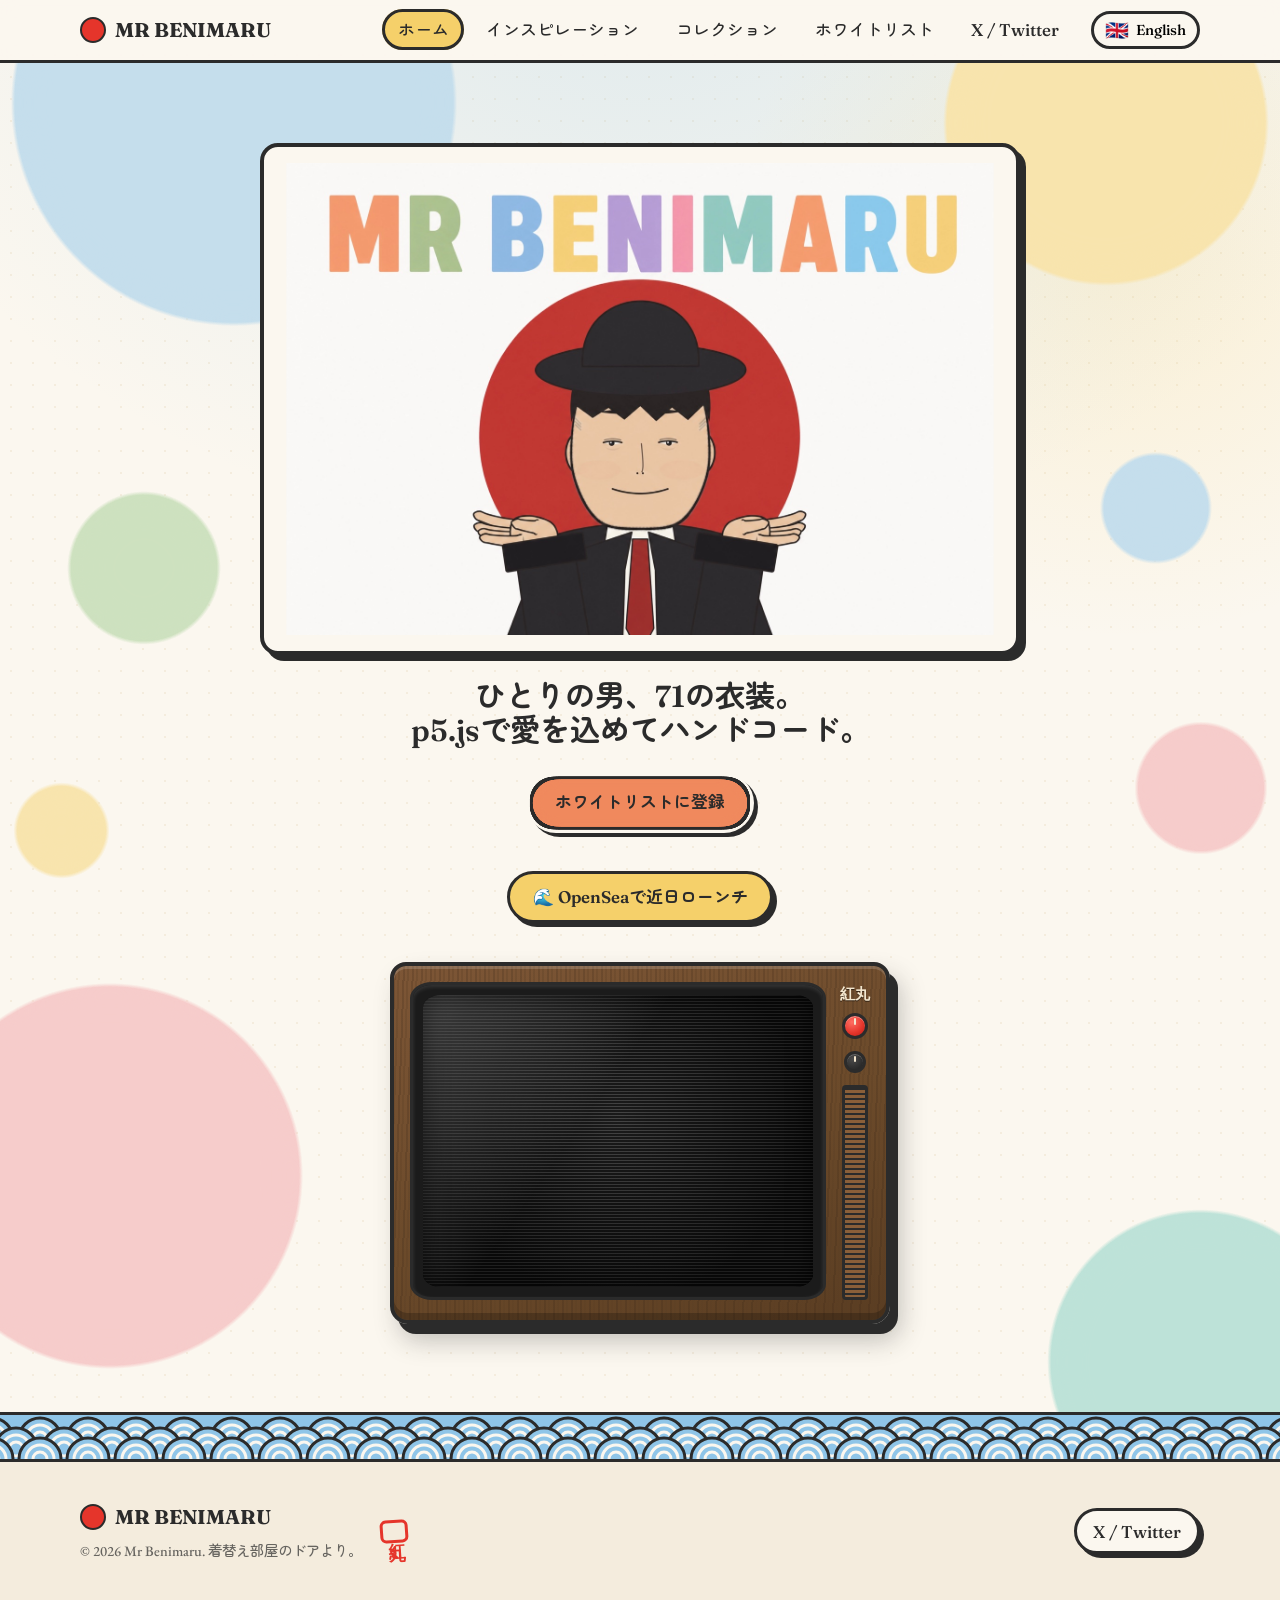
==== index.html @ cb46fc15 "Initial commit: Mr Benimaru site Home, inspiration, collection, and whitelist pages for the Mr Benim" ====
<!DOCTYPE html>
<html lang="en">
<head>
  <meta charset="UTF-8" />
  <meta name="viewport" content="width=device-width, initial-scale=1.0" />
  <title>Mr Benimaru — A Nostalgic Costume Adventure, On-Chain</title>
  <meta name="description" content="Mr Benimaru is a pastel, retro NFT collection inspired by the 1970s adventures of Mr Benn. Explore the collection and join the whitelist." />

  <!-- social share cards — TODO before launch: replace SITE_URL with the real domain -->
  <meta property="og:type" content="website" />
  <meta property="og:site_name" content="Mr Benimaru" />
  <meta property="og:title" content="Mr Benimaru — A Nostalgic Costume Adventure, On-Chain" />
  <meta property="og:description" content="A pastel, retro NFT collection inspired by the 1970s adventures of Mr Benn. Explore the collection and join the whitelist." />
  <meta property="og:url" content="https://SITE_URL/index.html" />
  <meta property="og:image" content="https://SITE_URL/Assets/Pics/og-card.jpg" />
  <meta property="og:image:width" content="1200" />
  <meta property="og:image:height" content="630" />
  <meta name="twitter:card" content="summary_large_image" />
  <meta name="twitter:site" content="@MrBenimarusays" />

  <!-- hinomaru favicon (inline SVG — no extra file) -->
  <link rel="icon" href="data:image/svg+xml,%3Csvg xmlns='http://www.w3.org/2000/svg' viewBox='0 0 100 100'%3E%3Ccircle cx='50' cy='50' r='42' fill='%23E5352B' stroke='%232B2B2B' stroke-width='8'/%3E%3C/svg%3E" />
  <meta name="theme-color" content="#FBF7EF" />

  <link rel="preconnect" href="https://fonts.googleapis.com" />
  <link rel="preconnect" href="https://fonts.gstatic.com" crossorigin />
  <link rel="stylesheet" href="https://fonts.googleapis.com/css2?family=Fraunces:opsz,wght,SOFT@9..144,500..700,50&family=EB+Garamond:ital,wght@0,400..700;1,400..700&family=Zen+Maru+Gothic:wght@400;500;700&display=swap" />
  <link rel="stylesheet" href="css/styles.css" />
</head>
<body>
  <a class="skip-link" href="#main" data-i18n="nav.skip">Skip to content</a>

  <!-- ===== NAV (keep identical across pages) ===== -->
  <header class="nav">
    <div class="nav__inner">
      <a class="nav__brand" href="index.html">
        <span class="dot"></span> MR BENIMARU
      </a>
      <button class="nav__toggle" aria-label="Menu" aria-expanded="false" aria-controls="nav-links">☰</button>
      <ul class="nav__links" id="nav-links">
        <li><a href="index.html" data-i18n="nav.home">Home</a></li>
        <li><a href="inspiration.html" data-i18n="nav.inspiration">Inspiration</a></li>
        <li><a href="collection.html" data-i18n="nav.collection">Collection</a></li>
        <li><a href="whitelist.html" data-i18n="nav.whitelist">Whitelist</a></li>
        <li><a href="https://x.com/MrBenimarusays" target="_blank" rel="noopener">X / Twitter</a></li>
      </ul>
      <button class="lang-toggle" id="lang-toggle" type="button" aria-label="Switch to Japanese" title="日本語 / English">
        <span class="lang-toggle__flag">🇯🇵</span>
        <span class="lang-toggle__label">日本語</span>
      </button>
    </div>
  </header>

  <!-- ===== HERO ===== -->
  <main id="main">
  <section class="hero">
    <!-- ambient liquid blobs (gooey filter) — decorative, hidden without js/goo.js:
         four big corner blobs + four smaller drifters that merge with them -->
    <div class="hero__goo" aria-hidden="true"><i></i><i></i><i></i><i></i><i></i><i></i><i></i><i></i></div>
    <div class="hero__inner wrap">
      <img class="hero__logo" src="Assets/Pics/banners/mr_benimaru_banner_v2.jpg" alt="Mr Benimaru"
           width="1520" height="1013" fetchpriority="high" />
      <h1 class="hero__tagline" data-i18n="home.lead">One man, 71 costumes, lovingly hand-coded in p5.js.</h1>
      <div class="hero__cta">
        <!-- single CTA: the whitelist is the one action that matters pre-launch
             (the nav covers Collection). goo button: data-i18n lives on the inner
             label span — i18n.js swaps innerHTML, which would wipe the goo layer
             if it sat on the <a> -->
        <a class="btn btn--primary btn--goo" href="whitelist.html">
          <span class="btn__goo" aria-hidden="true"><span class="btn__goo-pill"></span><i></i><i></i><i></i></span>
          <span class="btn__label" data-i18n="cta.whitelist">Join the Whitelist</span>
        </a>
      </div>

      <!-- stat strip removed until mint details are decided — the .stats /
           .stat styles are kept in css/styles.css for when it returns -->
      <p class="launch-badge" data-i18n="home.launch">🌊 Launching soon on OpenSea</p>

      <div class="tv-row" data-tv>
        <!-- vintage 1970s walnut colour TV — plug it in (below) to power on the CRT -->
        <div class="tv">
          <div class="tv__screen">
            <!-- src is empty until powered on; JS swaps in data-gif so the GIF starts from frame 1 -->
            <img class="tv__pic"
                 src="[data-uri]"
                 data-gif="Assets/benimaru-cycle.gif"
                 alt="Mr Benimaru cycling through his many costumes" />
            <span class="tv__off" aria-hidden="true"></span>
          </div>
          <div class="tv__panel">
            <span class="tv__brand" aria-hidden="true">紅丸</span>
            <!-- red power knob: click to turn the TV on/off -->
            <button class="tv__power" type="button" aria-pressed="false"
                    aria-label="Turn the TV on" data-tv-power></button>
            <span class="tv__knob" aria-hidden="true"></span>
            <span class="tv__grille" aria-hidden="true"></span>
          </div>
        </div>

        <!-- PRESERVED FOR REUSE — decorative waribashi chopsticks in a hinomaru sleeve.
             Paired CSS lives (commented) in css/styles.css under "Chopsticks (preserved…)".
        <div class="chopsticks" aria-hidden="true">
          <span class="chopstick"></span>
          <span class="chopstick"></span>
          <span class="hashibukuro">
            <span class="hashibukuro__kanji">紅</span>
            <span class="hashibukuro__sun"></span>
            <span class="hashibukuro__kanji">丸</span>
          </span>
        </div>
        -->
      </div>
    </div>
  </section>
  </main>

  <!-- ===== FOOTER (keep identical across pages) ===== -->
  <footer class="footer">
    <div class="footer__inner wrap">
      <div class="footer__id">
        <div>
          <a href="index.html" class="nav__brand"><span class="dot"></span> MR BENIMARU</a>
          <p class="muted" style="margin:.4rem 0 0;" data-i18n="footer.copy">© 2026 Mr Benimaru. As seen on the changing-room door.</p>
        </div>
        <span class="hanko" aria-hidden="true">紅丸</span>
      </div>
      <nav class="footer__social" aria-label="Social links">
        <!-- PLACEHOLDER links -->
        <a href="https://x.com/MrBenimarusays" target="_blank" rel="noopener">X / Twitter</a>
      </nav>
    </div>
  </footer>

  <script src="js/nav.js"></script>
  <script src="js/i18n.js"></script>
  <script src="js/goo.js"></script>
  <script src="js/tv.js"></script>
</body>
</html>
---- css/styles.css ----
/* =========================================================
   MR BENIMARU — shared design system
   Retro / nostalgic NFT landing site (plain HTML/CSS/JS)
   ========================================================= */

/* Fonts are loaded via <link> in each page's <head> (faster than @import here).
   Zen Maru Gothic is the Japanese partner face — rounded like Fredoka/Quicksand —
   so the 日本語 toggle doesn't fall back to a bare system font. */

:root {
  /* palette sampled from the wordmark */
  --bg:      #FBF7EF;   /* warm off-white paper */
  --bg-2:    #F4ECDD;   /* slightly deeper panel */
  --ink:     #2B2B2B;   /* text + cartoon outlines */
  --orange:  #F0895D;
  --blue:    #8FC5E8;
  --purple:  #B79FD4;
  --yellow:  #F5D06A;
  --green:   #9FCB8E;
  --teal:    #7FCDC0;
  --pink:    #F2A0A8;
  --red:     #E5352B;   /* rising-sun red */

  --line:    #2B2B2B;            /* bold cartoon outline */
  --shadow:  6px 6px 0 var(--line);
  --shadow-sm: 4px 4px 0 var(--line);
  --radius:  18px;

  --maxw: 1120px;
  --font-head: 'Fraunces', 'Zen Maru Gothic', serif;
  --font-body: 'EB Garamond', 'Zen Maru Gothic', serif;
}

* { box-sizing: border-box; }

::selection { background: var(--yellow); color: var(--ink); }

/* cross-fade between pages instead of a hard white flash (progressive enhancement) */
@view-transition { navigation: auto; }

html { scroll-behavior: smooth; }

body {
  margin: 0;
  /* short pages: footer still sits at the bottom of the viewport */
  min-height: 100svh;
  display: flex;
  flex-direction: column;
  font-family: var(--font-body);
  /* EB Garamond runs small for its em size — compensate a touch */
  font-size: 1.0625rem;
  font-weight: 500;
  color: var(--ink);
  background-color: var(--bg);
  /* faint dotty paper texture */
  background-image: radial-gradient(var(--bg-2) 1px, transparent 1px);
  background-size: 22px 22px;
  line-height: 1.6;
}

h1, h2, h3 { font-family: var(--font-head); line-height: 1.1; margin: 0 0 .5em; text-wrap: balance; }
h1 { font-size: clamp(2.2rem, 6vw, 4rem); }
h2 { font-size: clamp(1.7rem, 4vw, 2.6rem); }
h3 { font-size: 1.25rem; }
p  { margin: 0 0 1rem; text-wrap: pretty; }
a  { color: inherit; }

/* height:auto keeps images with width/height attributes (set for layout
   stability) from stretching when CSS narrows them */
img { max-width: 100%; height: auto; display: block; }

.wrap { width: min(100% - 3rem, var(--maxw)); margin-inline: auto; }
.section { padding: clamp(3rem, 8vw, 6rem) 0; }
.center { text-align: center; }
.lead { font-size: 1.3rem; max-width: 60ch; }
.eyebrow {
  font-family: var(--font-head);
  font-weight: 700;
  letter-spacing: .16em;
  text-transform: uppercase;
  font-size: .85rem;
  color: var(--orange);
  margin-bottom: .6rem;
}

/* keyboard users jump straight past the nav; invisible until focused */
.skip-link {
  position: absolute;
  left: -9999px;
  z-index: 100;
  padding: .7rem 1.2rem;
  font-family: var(--font-head);
  font-weight: 600;
  text-decoration: none;
  color: var(--ink);
  background: var(--yellow);
  border: 3px solid var(--line);
  border-radius: 999px;
}
.skip-link:focus {
  left: 1rem;
  top: 1rem;
}

/* ---------- Buttons ---------- */
.btn {
  display: inline-flex;
  align-items: center;
  gap: .5rem;
  font-family: var(--font-head);
  font-weight: 600;
  font-size: 1.05rem;
  text-decoration: none;
  cursor: pointer;
  padding: .85rem 1.6rem;
  border: 3px solid var(--line);
  border-radius: 999px;
  background: var(--blue);
  color: var(--ink);
  box-shadow: var(--shadow-sm);
  transition: transform .12s ease, box-shadow .12s ease;
}
.btn:hover { transform: translate(-2px, -2px); box-shadow: 6px 6px 0 var(--line); }
.btn:active { transform: translate(2px, 2px); box-shadow: 1px 1px 0 var(--line); }
.btn--primary { background: var(--orange); }
.btn--ghost   { background: var(--bg); }
.btn--purple  { background: var(--purple); }

/* ---------- Nav ---------- */
.nav {
  position: sticky;
  top: 0;
  z-index: 50;
  background: rgba(251, 247, 239, .9);
  backdrop-filter: blur(8px);
  border-bottom: 3px solid var(--line);
}
.nav__inner {
  width: min(100% - 2.4rem, var(--maxw));
  margin-inline: auto;
  display: flex;
  align-items: center;
  justify-content: space-between;
  gap: 1rem;
  padding: .7rem 0;
}
.nav__brand {
  display: flex;
  align-items: center;
  gap: .55rem;
  text-decoration: none;
  font-family: var(--font-head);
  font-weight: 700;
  font-size: 1.25rem;
}
.nav__brand .dot {
  width: 26px; height: 26px;
  background: var(--red);
  border-radius: 50%;
  border: 2px solid var(--line);
  flex: 0 0 auto;
}
.nav__links {
  display: flex;
  align-items: center;
  gap: .35rem;
  list-style: none;
  margin: 0; padding: 0;
}
.nav__links a {
  text-decoration: none;
  font-family: var(--font-head);
  font-weight: 500;
  padding: .45rem .8rem;
  border-radius: 999px;
  border: 3px solid transparent;
  transition: background .15s ease, border-color .15s ease;
}
.nav__links a:hover { background: var(--bg-2); }
.nav__links a.is-active {
  background: var(--yellow);
  border-color: var(--line);
}
.nav__toggle {
  display: none;
  border: 3px solid var(--line);
  background: var(--bg);
  border-radius: 12px;
  width: 46px; height: 42px;
  cursor: pointer;
  font-size: 1.2rem;
}

/* push everything after the brand to the right edge of the bar */
.nav__brand { margin-right: auto; }

/* language flag toggle */
.lang-toggle {
  display: inline-flex;
  align-items: center;
  gap: .4rem;
  font-family: var(--font-head);
  font-weight: 500;
  font-size: .9rem;
  line-height: 1;
  cursor: pointer;
  padding: .4rem .7rem;
  background: var(--bg);
  border: 3px solid var(--line);
  border-radius: 999px;
  transition: background .15s ease, transform .1s ease;
}
.lang-toggle:hover { background: var(--bg-2); }
.lang-toggle:active { transform: translateY(1px); }
.lang-toggle__flag { font-size: 1.2rem; }

@media (max-width: 760px) {
  .nav__toggle { display: block; }
  .nav__links {
    position: absolute;
    top: 100%; left: 0; right: 0;
    flex-direction: column;
    align-items: stretch;
    gap: .25rem;
    background: var(--bg);
    border-bottom: 3px solid var(--line);
    padding: .8rem 1.2rem 1.2rem;
    display: none;
  }
  .nav__links.is-open { display: flex; }
  .nav__links a { padding: .7rem .8rem; }
  .lang-toggle__label { display: none; }   /* flag-only to save space */
}

/* ---------- Hero ---------- */
.hero {
  position: relative;
  overflow: hidden;
  text-align: center;
  padding: clamp(2.5rem, 7vw, 5rem) 0 clamp(3rem, 8vw, 5.5rem);
  /* soft pastel wash so the hero reads as its own scene, not flat paper */
  background:
    radial-gradient(110% 80% at 50% -10%, rgba(143, 197, 232, .26), transparent 58%),
    radial-gradient(60% 55% at 88% 14%, rgba(245, 208, 106, .20), transparent 52%);
}
.hero__inner { position: relative; z-index: 1; }
.hero__logo {
  display: block;
  width: min(92%, 760px);
  margin: 0 auto 1.6rem;
  /* the banner JPG has a baked-in white background — a paper-toned plate
     plus multiply blend melts the white into the page, so the hero wash
     and goo blobs read through faintly instead of a stark #fff rectangle
     (border/shadow are solid ink, so multiply leaves them unchanged) */
  background: var(--bg);
  mix-blend-mode: multiply;
  border: 4px solid var(--line);
  border-radius: var(--radius);
  box-shadow: var(--shadow);
  padding: 1rem 1.4rem;
}
/* the h1 tagline under the banner — headline-sized, not poster-sized */
.hero__tagline {
  font-size: clamp(1.35rem, 3.2vw, 1.9rem);
  font-weight: 600;
  max-width: 30ch;
  margin: 0 auto .4rem;
}
.hero__cta { display: flex; gap: .9rem; justify-content: center; flex-wrap: wrap; margin-top: 1.6rem; }

/* launch teaser badge (stands in for the stat strip until mint details land) */
.launch-badge {
  display: inline-flex;
  align-items: center;
  gap: .5rem;
  margin: 2.4rem 0 0;
  font-family: var(--font-head);
  font-weight: 600;
  font-size: 1.05rem;
  padding: .6rem 1.4rem;
  background: var(--yellow);
  border: 3px solid var(--line);
  border-radius: 999px;
  box-shadow: var(--shadow-sm);
}

/* teaser stat strip (currently unused — kept for when mint details land) */
.stats {
  display: flex;
  flex-wrap: wrap;
  justify-content: center;
  gap: .8rem;
  margin-top: 2.4rem;
}
.stat {
  background: var(--bg);
  border: 3px solid var(--line);
  border-radius: var(--radius);
  box-shadow: var(--shadow-sm);
  padding: .9rem 1.4rem;
  min-width: 140px;
}
.stat b { font-family: var(--font-head); font-size: 1.5rem; display: block; }
.stat span { font-size: .85rem; opacity: .8; }

/* ---------- Generic card ---------- */
.card {
  background: var(--bg);
  border: 3px solid var(--line);
  border-radius: var(--radius);
  box-shadow: var(--shadow);
  overflow: hidden;
}

/* ---------- Vintage 1970s colour TV (home page hero montage) ---------- */
.tv-row {
  display: flex;
  flex-direction: column;
  align-items: center;
  width: 100%;
  max-width: min(540px, 100%);
  margin: 2.4rem auto 0;
}
.tv {
  position: relative;
  display: flex;
  align-items: stretch;
  gap: 14px;
  width: 100%;
  max-width: min(500px, 100%);
  padding: 16px 16px 20px;
  /* walnut cabinet: warm base wash with fine grain streaks layered over it */
  background:
    repeating-linear-gradient(92deg,
      rgba(60, 40, 24, .22) 0 2px,
      rgba(124, 86, 51, 0) 2px 4px,
      rgba(90, 62, 36, .28) 4px 6px,
      rgba(124, 86, 51, 0) 6px 9px),
    linear-gradient(160deg, #7d5636 0%, #6b4a2a 55%, #5a3d22 100%);
  border: 4px solid var(--line);
  border-radius: 16px 16px 18px 18px;
  /* raised top highlight + hard cartoon offset + soft drop, matching the site's depth style */
  box-shadow:
    inset 0 3px 0 rgba(255, 255, 255, .16),
    inset 0 -7px 0 rgba(0, 0, 0, .22),
    8px 10px 0 var(--line),
    10px 16px 26px rgba(43, 43, 43, .28);
  transition: transform .16s ease, box-shadow .16s ease;
}
.tv:hover {
  transform: translateY(-3px);
  box-shadow:
    inset 0 3px 0 rgba(255, 255, 255, .16),
    inset 0 -7px 0 rgba(0, 0, 0, .22),
    8px 13px 0 var(--line),
    10px 20px 30px rgba(43, 43, 43, .32);
}
/* the CRT: dark bezel around a bulged-corner glass screen */
.tv__screen {
  position: relative;
  flex: 1 1 auto;
  padding: 10px;
  background: #1b1b1b;
  border: 3px solid var(--line);
  border-radius: 22px / 16px;
  box-shadow: inset 0 2px 4px rgba(255, 255, 255, .12);
}
.tv__screen img {
  display: block;
  width: 100%;
  height: 100%;
  aspect-ratio: 4 / 3;
  object-fit: cover;
  background: #000;
  border-radius: 18px / 13px;   /* the classic curved-corner CRT glass */
}
/* "screen off" overlay: dark glass with faint scanlines, sits over the (empty) picture */
.tv__off {
  position: absolute;
  inset: 10px;
  border-radius: 18px / 13px;
  background:
    repeating-linear-gradient(0deg, rgba(255, 255, 255, .05) 0 1px, rgba(0, 0, 0, .55) 1px 3px),
    radial-gradient(circle at 50% 42%, #3a3a3a 0%, #141414 72%);
  pointer-events: none;
  z-index: 2;
}
/* powered on: flash white, then fade the dark overlay away to reveal the GIF */
.tv-row.is-on .tv__off {
  animation: tv-power-on .5s ease forwards;
}
/* remembered state restored on load: skip the flash, just show it already on */
.tv-row.no-flash.is-on .tv__off {
  animation: none;
  opacity: 0;
}
@keyframes tv-power-on {
  0%   { opacity: 1; background: #fdf6e6; }
  16%  { opacity: 1; background: #fdf6e6; }   /* the CRT "flash" */
  100% { opacity: 0; background: #fdf6e6; }
}
/* screen glass: soft inner vignette + a diagonal glare sheen (sits above everything) */
.tv__screen::after {
  content: "";
  position: absolute;
  inset: 10px;
  border-radius: 18px / 13px;
  background: linear-gradient(125deg, rgba(255, 255, 255, .22) 0%, rgba(255, 255, 255, 0) 42%);
  box-shadow: inset 0 0 24px rgba(0, 0, 0, .55);
  pointer-events: none;
  z-index: 3;
}
/* control panel to the right of the screen */
.tv__panel {
  flex: 0 0 auto;
  display: flex;
  flex-direction: column;
  align-items: center;
  gap: 12px;
  padding-top: 4px;
}
.tv__brand {
  font-family: "Hiragino Mincho ProN", "Yu Mincho", "Noto Serif JP", serif;
  font-weight: 700;
  font-size: .95rem;
  line-height: 1;
  color: #f4e7cf;
  text-shadow: 0 1px 0 rgba(0, 0, 0, .5);
}
.tv__knob {
  position: relative;
  width: 22px;
  aspect-ratio: 1;
  border-radius: 50%;
  border: 3px solid var(--line);
  background: radial-gradient(circle at 35% 30%, #4a4a4a 0%, #2b2b2b 70%);
  box-shadow: inset 0 1px 0 rgba(255, 255, 255, .25);
}
.tv__knob::before {           /* pointer notch */
  content: "";
  position: absolute;
  top: 2px;
  left: 50%;
  width: 2px;
  height: 6px;
  transform: translateX(-50%);
  background: #f4e7cf;
  border-radius: 1px;
}
.tv__grille {
  width: 26px;
  flex: 1 1 auto;
  min-height: 34px;
  border: 3px solid var(--line);
  border-radius: 4px;
  background:
    repeating-linear-gradient(var(--line) 0 2px, #8a5f39 2px 5px);
}

/* ---------- Red power knob (click to turn the TV on/off) ---------- */
.tv__power {
  appearance: none;
  -webkit-appearance: none;
  font: inherit;
  padding: 0;
  position: relative;
  width: 26px;
  aspect-ratio: 1;
  border-radius: 50%;
  border: 3px solid var(--line);
  background: radial-gradient(circle at 35% 30%, #ff6f63 0%, var(--red) 58%, #b81e16 100%);
  box-shadow: inset 0 1px 0 rgba(255, 255, 255, .4);
  cursor: pointer;
  transition: transform .25s ease, box-shadow .2s ease;
}
.tv__power::before {           /* pointer notch, points up when off */
  content: "";
  position: absolute;
  top: 2px;
  left: 50%;
  width: 2px;
  height: 7px;
  transform: translateX(-50%);
  background: #f4e7cf;
  border-radius: 1px;
}
.tv__power:hover  { filter: brightness(1.06); }
.tv__power:active { transform: scale(.94); }
.tv__power:focus-visible { outline: 3px solid var(--line); outline-offset: 3px; }
/* on: knob turns and lights up with a red glow */
.tv-row.is-on .tv__power {
  transform: rotate(45deg);
  box-shadow: inset 0 1px 0 rgba(255, 255, 255, .4), 0 0 0 3px rgba(229, 53, 43, .38);
}

@media (prefers-reduced-motion: reduce) {
  .tv { transition: none; }
  .tv:hover { transform: none; }
  .tv__power { transition: none; }
  .tv-row.is-on .tv__power { transform: none; }
  .tv-row.is-on .tv__off { animation: none; opacity: 0; }
}
@media (max-width: 560px) {
  .tv { max-width: 100%; }
  .tv__panel { gap: 9px; }
  .tv__knob { width: 18px; }
  .tv__grille { width: 20px; }
}

/* ---------- Chopsticks (preserved for reuse — see index.html) ----------
   A pair of waribashi sheathed in a hi-no-maru paper sleeve. Retired from the
   home page when the bento frame became a TV; kept here to drop onto another page.

.chopsticks {
  position: relative;
  flex: 0 0 auto;
  display: flex;
  gap: 7px;
  padding-top: 6px;
  filter: drop-shadow(3px 5px 4px rgba(43, 43, 43, .22));
}
.chopstick {
  width: 15px;
  height: 100%;
  background: linear-gradient(95deg, #EAD2A4 0%, #DCB67E 48%, #C99B59 100%);
  border: 3px solid var(--line);
  border-radius: 7px 7px 4px 4px;
  box-shadow: inset 2px 0 0 rgba(255, 255, 255, .35);
}
.hashibukuro {
  position: absolute;
  bottom: 0;
  left: -7px;
  right: -7px;
  height: 38%;
  background: var(--bg);
  border: 3px solid var(--line);
  border-radius: 6px;
  display: flex;
  flex-direction: column;
  align-items: center;
  justify-content: space-evenly;
  padding: 6px 0;
  box-shadow: inset 0 10px 0 -8px var(--line);
}
.hashibukuro__sun {
  width: 52%;
  aspect-ratio: 1;
  border-radius: 50%;
  background: var(--red);
  border: 2px solid var(--line);
  flex: 0 0 auto;
}
.hashibukuro__kanji {
  font-family: "Hiragino Mincho ProN", "Yu Mincho", "Noto Serif JP", serif;
  font-weight: 700;
  font-size: 1.1rem;
  line-height: 1;
  color: var(--ink);
}
---------- end preserved chopsticks ---------- */

/* page header band */
.page-head {
  text-align: center;
  padding: clamp(3rem, 7vw, 4.5rem) 0 1rem;
}

/* ---------- Inspiration ---------- */

/* big pastel year, digits colored like the wordmark, gently hand-set */
.year-mark {
  display: flex;
  justify-content: center;
  gap: .04em;
  font-family: var(--font-head);
  font-weight: 700;
  font-size: clamp(4rem, 12vw, 7.5rem);
  line-height: 1;
  margin: .05em 0 .25em;
  user-select: none;
}
.year-mark span:nth-child(4n+1) { color: var(--orange); transform: rotate(-3deg); }
.year-mark span:nth-child(4n+2) { color: var(--blue);   transform: rotate(2deg) translateY(.03em); }
.year-mark span:nth-child(4n+3) { color: var(--purple); transform: rotate(-2deg); }
.year-mark span:nth-child(4n)   { color: var(--green);  transform: rotate(3deg) translateY(.02em); }
/* smaller variant for word headings ("The Artist") so they fit on phones */
.year-mark--sm { font-size: clamp(2.4rem, 8vw, 5rem); }
.year-mark__gap { width: .35em; }

/* whitelist FAQ — compact question/answer rows */
.faq { max-width: 560px; margin: 1.4rem auto 0; font-size: 1.1rem; }
.faq__row {
  display: flex;
  justify-content: space-between;
  align-items: baseline;
  gap: 1rem;
  padding: .65rem .15rem;
  border-bottom: 2px dashed rgba(43, 43, 43, .25);
}
.faq__row:last-child { border-bottom: 0; }
.faq dt { font-family: var(--font-head); font-weight: 700; }
.faq dd { margin: 0; text-align: right; }
.prose { max-width: 65ch; margin-inline: auto; font-size: 1.15rem; line-height: 1.75; }
.prose .placeholder {
  background: repeating-linear-gradient(-45deg, #fff7e6, #fff7e6 10px, #fdeccd 10px, #fdeccd 20px);
  border: 2px dashed var(--orange);
  border-radius: 12px;
  padding: 1rem 1.2rem;
  margin: 1.4rem 0;
}
.ref-grid {
  display: grid;
  grid-template-columns: repeat(auto-fit, minmax(220px, 1fr));
  gap: 1.4rem;
  margin-top: 2.5rem;
}
.ref-grid figure { margin: 0; }
.ref-grid img {
  width: 100%;
  aspect-ratio: 4/3;
  object-fit: contain;
  object-position: center;
  /* white mat: the stills have baked-in white backgrounds, so letterbox space must be white too */
  background: #fff;
  padding: .75rem;
  border-bottom: 3px solid var(--line);
}
.ref-grid figcaption { padding: .7rem 1rem; font-size: .9rem; }

/* artist images are full-bleed square illustrations, not photos on a
   white background — skip the white mat so no seam shows against them */
.ref-grid--art img {
  aspect-ratio: 1/1;
  background: none;
  padding: 0;
}
.ref-zoom { display: block; cursor: zoom-in; }
.ref-zoom:focus-visible { outline: 3px solid var(--orange); outline-offset: -3px; }

/* pop-up on hover, same feel as the home-page TV / .nft cards.
   Uses the standalone `translate` property so it can't fight the
   reveal-on-scroll animation, which owns `transform` on these figures. */
.ref-grid .card { transition: translate .16s ease, box-shadow .16s ease; }
.ref-grid .card:hover,
.ref-grid .card:focus-within {
  translate: -3px -3px;
  box-shadow: 9px 9px 0 var(--line);
}

/* ---------- Collection grid ---------- */
.grid {
  display: grid;
  grid-template-columns: repeat(auto-fill, minmax(210px, 1fr));
  gap: 1.4rem;
  margin-top: 2.5rem;
}
.nft {
  cursor: pointer;
  transition: transform .14s ease, box-shadow .14s ease;
}
.nft:hover { transform: translate(-3px, -3px); box-shadow: 9px 9px 0 var(--line); }
.nft img { width: 100%; aspect-ratio: 1; object-fit: cover; background: var(--bg-2); }
.nft figcaption {
  font-family: var(--font-head);
  font-weight: 500;
  padding: .65rem .9rem;
  border-top: 3px solid var(--line);
  display: flex;
  justify-content: space-between;
}
.nft figcaption .tag { color: var(--orange); }

/* ---------- Karuta memory game ---------- */
.karuta-bar {
  display: flex;
  flex-wrap: wrap;
  align-items: center;
  justify-content: space-between;
  gap: 1rem;
  margin-top: 1.5rem;
}
.karuta-status {
  font-family: var(--font-head);
  font-size: 1.1rem;
  margin: 0;
}

.karuta-board { position: relative; margin-top: 1.2rem; }   /* anchors the クリア overlay */

/* ---------- クリア celebration (shared game-win stamp) ----------
   Built on win by js/karuta.js (memory game, auto-redeals after) and
   js/puzzle.js (whitelist gate, stamp plays over the solved picture):
   a cream veil over the board and a big hinomaru stamp that slams in,
   holds, then zooms away. Both animations run once; the overlay element
   is removed by JS when they finish. Parent needs position:relative. */
.game-clear {
  position: absolute;
  inset: 0;
  z-index: 5;
  display: flex;
  align-items: center;
  justify-content: center;
  pointer-events: none;
  background: rgba(251, 247, 239, .6);
  border-radius: var(--radius);
  animation: game-clear-veil 2s ease both;
}
.game-clear__stamp {
  position: relative;
  display: flex;
  align-items: center;
  justify-content: center;
  width: min(64%, 300px);
  aspect-ratio: 1;
  border-radius: 50%;
  background: var(--red);
  border: 4px solid var(--line);
  box-shadow: var(--shadow);
  font-family: var(--font-head);
  font-weight: 700;
  font-size: clamp(2rem, 7vw, 3rem);
  letter-spacing: .04em;
  color: var(--bg);
  animation: game-clear-stamp 2s cubic-bezier(.34, 1.56, .64, 1) both;
}
/* shockwave ring fired as the stamp lands */
.game-clear__stamp::after {
  content: "";
  position: absolute;
  inset: -4px;
  border: 4px solid var(--red);
  border-radius: 50%;
  opacity: 0;
  animation: game-clear-ring 2s ease-out both;
}
@keyframes game-clear-veil {
  0%   { opacity: 0; }
  10%  { opacity: 1; }
  82%  { opacity: 1; }
  100% { opacity: 0; }
}
/* zoom in from "camera", overshoot-settle, hold, wind up, zoom out */
@keyframes game-clear-stamp {
  0%   { opacity: 0; transform: scale(3) rotate(4deg); }
  14%  { opacity: 1; transform: scale(.92) rotate(-7deg); }
  24%  { transform: scale(1.06) rotate(-4deg); }
  32%  { transform: scale(1) rotate(-6deg); }
  76%  { opacity: 1; transform: scale(1) rotate(-6deg); }
  86%  { opacity: 1; transform: scale(1.18) rotate(-2deg); }
  100% { opacity: 0; transform: scale(0) rotate(-50deg); }
}
@keyframes game-clear-ring {
  0%, 13% { transform: scale(.9); opacity: 0; }
  16%     { transform: scale(1);  opacity: 1; }
  46%     { transform: scale(1.55); opacity: 0; }
  100%    { transform: scale(1.55); opacity: 0; }
}

/* the card is a flip container; the .card frame lives on each face */
.karuta-card {
  position: relative;
  aspect-ratio: 1;
  padding: 0;
  border: 0;
  background: none;
  box-shadow: none;
  overflow: visible;   /* .card's overflow:hidden would clip the face shadows */
  border-radius: var(--radius);
  cursor: pointer;
  perspective: 900px;
  font: inherit;
  color: inherit;
}
.karuta-card__inner {
  position: relative;
  display: block;
  width: 100%;
  height: 100%;
  transition: transform .35s ease;
  transform-style: preserve-3d;
}
.karuta-card.is-flipped .karuta-card__inner { transform: rotateY(180deg); }

.karuta-card__back,
.karuta-card__front {
  position: absolute;
  inset: 0;
  backface-visibility: hidden;
  -webkit-backface-visibility: hidden;
  border: 3px solid var(--line);
  border-radius: var(--radius);
  background: var(--bg);
  overflow: hidden;
  /* house cartoon offset, matching cards/buttons elsewhere */
  box-shadow: var(--shadow-sm);
}

/* back = hinomaru disc, facing forward at rest */
.karuta-card__back {
  display: flex;
  align-items: center;
  justify-content: center;
}
.hinomaru {
  width: 52%;
  aspect-ratio: 1;
  border-radius: 50%;
  background: var(--red);
}

/* front = costume image only, pre-rotated so it reads when flipped up;
   the X offset is mirrored so the shadow still falls down-right on screen */
.karuta-card__front {
  transform: rotateY(180deg);
  box-shadow: -4px 4px 0 var(--line);
}
.karuta-card__front img {
  width: 100%;
  height: 100%;
  object-fit: cover;
  background: var(--bg-2);
}

/* dealing entrance: each card slides + tilts into its slot, staggered by JS */
@keyframes karuta-deal {
  0%   { opacity: 0; transform: translate(-10px, -54px) scale(.84) rotate(-8deg); }
  60%  { opacity: 1; }
  100% { opacity: 1; transform: translate(0, 0) scale(1) rotate(0); }
}
.karuta-card.is-dealing {
  animation: karuta-deal .42s cubic-bezier(.22, 1, .36, 1) both;
  animation-delay: var(--deal-delay, 0ms);
}
@media (prefers-reduced-motion: reduce) {
  .karuta-card.is-dealing { animation: none; }
}

/* one-shot green circle flash on a correct match */
.karuta-card.is-correct::after {
  content: "";
  position: absolute;
  inset: 0;
  z-index: 2;
  margin: auto;
  width: 56%;
  aspect-ratio: 1;
  border-radius: 50%;
  border: 5px solid var(--green);
  background: rgba(159, 203, 142, .35);
  pointer-events: none;
  animation: karuta-correct .6s ease-out forwards;
}
@keyframes karuta-correct {
  0%   { transform: scale(.4); opacity: 0; }
  35%  { transform: scale(1);  opacity: 1; }
  100% { transform: scale(1.25); opacity: 0; }
}

/* hover lift only while face-down and still in play */
.karuta-card:not(.is-flipped):not(.is-matched):hover {
  transform: translate(-3px, -3px);
}
.karuta-card:not(.is-flipped):not(.is-matched):hover .karuta-card__back {
  box-shadow: 6px 6px 0 var(--line);
}

/* matched pairs settle and drop out of play */
.karuta-card.is-matched {
  cursor: default;
  pointer-events: none;
}
.karuta-card.is-matched .karuta-card__front {
  box-shadow: inset 0 0 0 3px var(--green), -4px 4px 0 var(--line);
}

@media (prefers-reduced-motion: reduce) {
  .karuta-card__inner { transition: none; }
  .karuta-card:not(.is-flipped):not(.is-matched):hover { transform: none; }
}

/* lightbox */
.lightbox {
  position: fixed;
  inset: 0;
  z-index: 100;
  display: none;
  align-items: center;
  justify-content: center;
  padding: 1.5rem;
  background: rgba(43, 43, 43, .82);
}
.lightbox.is-open { display: flex; }
.lightbox img {
  max-width: min(90vw, 560px);
  max-height: 86vh;
  border: 4px solid var(--bg);
  border-radius: var(--radius);
  box-shadow: 0 20px 50px rgba(0,0,0,.4);
}
.lightbox__close {
  position: absolute;
  top: 1.1rem; right: 1.3rem;
  background: var(--bg);
  border: 3px solid var(--line);
  border-radius: 50%;
  width: 48px; height: 48px;
  font-size: 1.3rem;
  cursor: pointer;
}

/* ---------- Whitelist / puzzle ---------- */
.wl-layout {
  display: grid;
  grid-template-columns: minmax(0, 1fr) minmax(0, 1fr);
  gap: 2.4rem;
  align-items: start;
  margin-top: 2.4rem;
}
@media (max-width: 880px) { .wl-layout { grid-template-columns: minmax(0, 1fr); } }

.puzzle-panel { text-align: center; }

.puzzle {
  --gap: 6px;
  position: relative;   /* anchors the クリア stamp overlay on win */
  width: min(100%, 360px);
  aspect-ratio: 1;
  margin: 0 auto;
  display: grid;
  grid-template-columns: repeat(3, 1fr);
  grid-template-rows: repeat(3, 1fr);
  gap: var(--gap);
  padding: var(--gap);
  background: var(--ink);
  border: 4px solid var(--line);
  border-radius: var(--radius);
  box-shadow: var(--shadow);
  touch-action: manipulation;
}
.tile {
  border: 0;
  padding: 0;
  border-radius: 8px;
  background-size: 300% 300%;
  background-repeat: no-repeat;
  cursor: pointer;
  position: relative;
  transition: transform .08s ease, filter .12s ease;
}
.tile:hover { filter: brightness(1.06); }
.tile:active { transform: scale(.97); }
.tile:focus-visible { outline: 3px solid var(--yellow); outline-offset: 2px; }
.tile.is-blank {
  background: transparent;
  cursor: default;
  box-shadow: inset 0 0 0 2px rgba(255,255,255,.08);
}
.tile.is-blank:hover { filter: none; }

/* corner home-position number (hidden until toggled on) */
.tile__num {
  position: absolute;
  top: 4px;
  left: 4px;
  display: none;
  min-width: 1.4em;
  height: 1.4em;
  padding: 0 .25em;
  box-sizing: border-box;
  align-items: center;
  justify-content: center;
  font-family: var(--font-head);
  font-weight: 700;
  font-size: .9rem;
  line-height: 1;
  color: #fff;
  background: rgba(20, 18, 28, .72);
  border-radius: 6px;
  pointer-events: none;
}
.puzzle.show-numbers .tile:not(.is-blank) .tile__num { display: flex; }

.puzzle.is-solved .tile { cursor: default; }

.puzzle-controls {
  display: flex;
  gap: .6rem;
  justify-content: center;
  align-items: center;
  flex-wrap: wrap;
  margin-top: 1.2rem;
}
.moves { font-family: var(--font-head); font-weight: 600; }
/* space is reserved while hidden so the puzzle column — and the door card
   stretched to match it — doesn't grow mid-unlock */
.solved-badge {
  visibility: hidden;
  margin-top: 1rem;
  font-family: var(--font-head);
  font-weight: 600;
  color: var(--green);
}
.solved-badge.show { visibility: visible; }
.thumb-hint {
  width: 130px;
  border: 2px solid var(--line);
  border-radius: 8px;
  margin: .9rem auto 0;
  cursor: zoom-in;
  transition: transform .12s ease;
}
.thumb-hint:hover { transform: scale(1.04); }
.thumb-hint:focus-visible { outline: 3px solid var(--yellow); outline-offset: 2px; }

/* full-size reference lightbox */
.thumb-zoom {
  position: fixed;
  inset: 0;
  z-index: 100;
  display: none;
  align-items: center;
  justify-content: center;
  padding: 5vmin;
  background: rgba(20, 18, 28, .82);
  cursor: zoom-out;
}
.thumb-zoom.is-open { display: flex; }
.thumb-zoom img {
  max-width: min(92vw, 560px);
  max-height: 90vh;
  border: 4px solid var(--line);
  border-radius: var(--radius);
  box-shadow: var(--shadow);
}

/* form, locked until solved. The card is kept door-shaped — narrow, centered
   in its column, stretched to the puzzle column's height — so the door can
   fill it edge-to-edge and the card border reads as the door frame. */
.wl-form-wrap {
  position: relative;
  width: min(100%, 440px);
  justify-self: center;
  align-self: stretch;
  /* let the tilted hanger tag overhang the door edge instead of being clipped;
     the door rounds its own corners (.card normally clips them) */
  overflow: visible;
  display: flex;
  flex-direction: column;
  justify-content: center;
}
.lock-overlay {
  position: absolute;
  inset: 0;
  z-index: 3;
  border-radius: var(--radius);
  font-family: var(--font-head);
  /* the stage the door swings on */
  perspective: 1300px;
}

/* the magic changing-room door (fills the whole card).
   Drawn after the show's fitting-room door: pastel-green watercolor,
   four equal panels, fine dark-green linework. */
.door {
  --door-line: #4E7A39;
  position: absolute;
  inset: 0;
  /* round the corners to sit flush inside the card's 3px border */
  border-radius: calc(var(--radius) - 3px);
  display: grid;
  grid-template: 1fr 1fr / 1fr 1fr;
  gap: 1.1rem;
  /* extra room on the right for the knob, like a real stile */
  padding: 1.5rem 3.2rem 1.5rem 1.5rem;
  /* watercolor wash: uneven light/dark patches over the flat green */
  background:
    radial-gradient(46% 32% at 22% 16%, rgba(255, 255, 255, .20), transparent 70%),
    radial-gradient(52% 40% at 76% 62%, rgba(255, 255, 255, .16), transparent 70%),
    radial-gradient(44% 30% at 62% 28%, rgba(58, 94, 34, .12), transparent 70%),
    radial-gradient(40% 34% at 28% 80%, rgba(58, 94, 34, .14), transparent 70%),
    var(--green);
  transform-origin: left center;
  transition: transform .9s cubic-bezier(.66, 0, .34, 1);
  backface-visibility: hidden;
  will-change: transform;
}
/* panel molding: two fine green lines with the door colour between */
.door__panel {
  position: relative;
  border: 2px solid var(--door-line);
  border-radius: 4px;
  box-shadow: inset 2px 3px 6px rgba(58, 94, 34, .22);
}
.door__panel::after {
  content: '';
  position: absolute;
  inset: 5px;
  border: 2px solid var(--door-line);
  border-radius: 2px;
  opacity: .85;
}
/* ring knob with the keyhole just below, as in the show */
.door__knob {
  position: absolute;
  right: .85rem;
  top: 52%;
  width: 30px;
  height: 30px;
  translate: 0 -50%;
  background: rgba(255, 255, 255, .18);
  border: 3px solid var(--door-line);
  border-radius: 50%;
}
.door__knob::after {
  content: '';
  position: absolute;
  inset: 6px;
  border: 3px solid var(--door-line);
  border-radius: 50%;
}
.door__keyhole {
  position: absolute;
  right: calc(.85rem + 9px);
  top: calc(52% + 26px);
  width: 12px;
  height: 18px;
  border: 2px solid var(--door-line);
  border-radius: 50% 50% 42% 42%;
}
.door__keyhole::after {
  content: '';
  position: absolute;
  left: 50%;
  top: 50%;
  translate: -50% -50%;
  width: 4px;
  height: 9px;
  background: var(--door-line);
  border-radius: 2px;
}
/* "no entry" hanger tag looped over the door knob; swings away with the door.
   The hanger hole is a real punch-through (mask), so the door shows through it. */
.door__sign {
  --hole-x: calc(100% - 22px); /* hole centre, from the tag's own left edge */
  --hole-y: 16px;
  position: absolute;
  /* hangs on a string below the knob (knob centre: right .85rem + 15px, top 52%) */
  right: calc(.85rem - 7px);
  top: calc(52% + 44px);
  width: 158px;
  padding: 2rem .9rem 1.1rem;
  display: flex;
  flex-direction: column;
  gap: .35rem;
  align-items: center;
  text-align: center;
  background: var(--bg);
  border: 3px solid var(--line);
  border-radius: 12px;
  box-shadow: var(--shadow-sm);
  font-weight: 700;
  font-size: 1.05rem;
  text-transform: uppercase;
  letter-spacing: .05em;
  rotate: -6deg;
  transform-origin: var(--hole-x) var(--hole-y);
  -webkit-mask: radial-gradient(circle at var(--hole-x) var(--hole-y), transparent 7px, #000 8px);
  mask: radial-gradient(circle at var(--hole-x) var(--hole-y), transparent 7px, #000 8px);
}
/* the string: from inside the knob ring down through the tag's hanger hole.
   A sibling of the tag, so it stays vertical while the tag tilts, and its
   end peeks through the punched hole. */
.door__string {
  position: absolute;
  right: calc(.85rem + 13.5px);
  top: calc(52% + 10px);
  width: 3px;
  height: 50px;
  background: var(--line);
  border-radius: 2px;
}
/* classic no-entry roundel, drawn — not an emoji */
.door__sign-roundel {
  width: 38px;
  height: 38px;
  border: 2px solid var(--line);
  border-radius: 50%;
  background: linear-gradient(#fff, #fff) center / 22px 6px no-repeat, var(--red);
}
.door__sign-sub {
  font-weight: 400;
  font-size: .72rem;
  text-transform: none;
  letter-spacing: normal;
  opacity: .7;
}

/* unlock: door swings open, vanishes edge-on (backface), overlay cleans up */
.wl-form-wrap.is-unlocked .lock-overlay {
  pointer-events: none;
  opacity: 0;
  visibility: hidden;
  transition: opacity .4s ease .6s, visibility 0s 1.05s;
}
.wl-form-wrap.is-unlocked .door { transform: rotateY(-108deg); }

/* the shopkeeper (true alpha cutout): sits at z-index -1 so the card body
   hides most of him and its right edge reads as the door jamb he's peeking
   around — far enough out that one lens and the fez clear the edge. */
.door-shopkeeper {
  position: absolute;
  z-index: -1;
  bottom: 6px;   /* feet on the card's floor line */
  right: -5.6rem;
  width: 225px;
  height: auto;
  transform: translateX(-115%);   /* fully tucked behind the card */
  transition: transform .8s cubic-bezier(.34, 1.3, .4, 1) .5s;
  pointer-events: none;
  user-select: none;
}
.wl-form-wrap.is-unlocked .door-shopkeeper { transform: translateX(0) rotate(4deg); }
/* on mid-size viewports the peek can reach past the page edge — trim it
   there instead of growing a horizontal scrollbar. (on main, not body:
   body overflow propagates to the viewport and loses the clip) */
.page-whitelist main { overflow-x: clip; }
@media (max-width: 880px) {
  /* stacked layout: smaller peek so he stays inside the page margin */
  .door-shopkeeper { width: 150px; right: -1.4rem; }
}

@media (prefers-reduced-motion: reduce) {
  .door { transition: none; }
  .wl-form-wrap.is-unlocked .lock-overlay { display: none; }
  .door-shopkeeper { transition: none; }
}

.form {
  display: grid;
  gap: 1rem;
}
.form label {
  font-family: var(--font-head);
  font-weight: 500;
  font-size: .95rem;
  display: block;
  margin-bottom: .3rem;
}
.form input {
  width: 100%;
  font-family: var(--font-body);
  font-size: 1rem;
  padding: .75rem .9rem;
  border: 3px solid var(--line);
  border-radius: 12px;
  background: var(--bg);
}
.form input:focus { outline: 3px solid var(--blue); outline-offset: 1px; }
.form .hint { font-size: .82rem; opacity: .7; margin: .2rem 0 0; }

.form-success {
  display: none;
  text-align: center;
  padding: 1.4rem;
}
.form-success.show { display: block; }
.form-success .big { font-size: 3rem; }

/* ---------- Whitelist X steps ---------- */
.wl-steps {
  list-style: none;
  margin: 1.2rem 0 0;
  padding: 0;
  display: grid;
  gap: .9rem;
}
.wl-step {
  display: flex;
  align-items: center;
  gap: .9rem;
  padding: .9rem 1rem;
  background: var(--bg);
  border: 3px solid var(--line);
  border-radius: var(--radius);
  box-shadow: var(--shadow-sm);
  transition: background .15s ease, border-color .15s ease;
}
.wl-step__num {
  flex: 0 0 auto;
  display: flex;
  align-items: center;
  justify-content: center;
  width: 34px; height: 34px;
  border-radius: 50%;
  border: 3px solid var(--line);
  background: var(--yellow);
  font-family: var(--font-head);
  font-weight: 700;
}
.wl-step__body { flex: 1 1 auto; min-width: 0; }
.wl-step__label {
  font-family: var(--font-head);
  font-weight: 500;
  margin: 0 0 .6rem;
}
.wl-step__go {
  font-size: .95rem;
  padding: .6rem 1.1rem;
}
.wl-step__check {
  flex: 0 0 auto;
  display: flex;
  align-items: center;
  gap: .35rem;
  font-family: var(--font-head);
  font-size: .85rem;
  cursor: pointer;
  user-select: none;
}
.wl-step__check input { width: 20px; height: 20px; cursor: pointer; accent-color: var(--green); }
.wl-step__check input:disabled { cursor: not-allowed; }

/* ticked-off state */
.wl-step.is-done {
  background: rgba(159, 203, 142, .28);
  border-color: var(--green);
}
.wl-step.is-done .wl-step__num { background: var(--green); }
.wl-step.is-done .wl-step__label { text-decoration: line-through; opacity: .7; }

@media (max-width: 480px) {
  .wl-step { flex-wrap: wrap; }
  .wl-step__check { margin-left: calc(34px + .9rem); }
}

/* ---------- Reveal-on-scroll ----------
   The .reveal class is added by js/nav.js, so with JS off nothing is ever
   hidden. Blocks drift up + fade; known grid children stagger within. */
.reveal {
  opacity: 0;
  transform: translateY(38px) scale(.97);
  transition: opacity .7s cubic-bezier(.22, 1, .36, 1),
              transform .7s cubic-bezier(.22, 1, .36, 1);
  will-change: opacity, transform;
}
.reveal.is-in { opacity: 1; transform: none; }

/* staggered children — transform only, opacity inherited from the block.
   translate + box-shadow stay in the list (with 0s delays below) so the
   hover pop on .ref-grid .card keeps its own fast timing. */
.reveal .ref-grid figure {
  transform: translateY(26px);
  transition: transform .6s cubic-bezier(.22, 1, .36, 1),
              translate .16s ease, box-shadow .16s ease;
}
.reveal.is-in .ref-grid figure { transform: none; }
.reveal.is-in .ref-grid figure:nth-child(2) { transition-delay: .12s, 0s, 0s; }
.reveal.is-in .ref-grid figure:nth-child(3) { transition-delay: .24s, 0s, 0s; }
.reveal.is-in .ref-grid figure:nth-child(4) { transition-delay: .36s, 0s, 0s; }

@media (prefers-reduced-motion: reduce) {
  .reveal,
  .reveal .ref-grid figure { opacity: 1; transform: none; transition: none; }
}

/* ---------- Footer ---------- */
.footer {
  border-top: 3px solid var(--line);
  background: var(--bg-2);
  margin-top: auto;   /* pushed to the viewport bottom on short pages */
  padding-top: 0;
}
/* seigaiha (青海波) wave band — the classic "finishing edge".
   Inline SVG tile: three staggered rows of concentric scales; ink outer
   ring + cream inner rings on the site blue. */
.footer::before {
  content: "";
  display: block;
  height: 44px;
  border-bottom: 3px solid var(--line);
  background-color: var(--blue);
  background-image: url("data:image/svg+xml,%3Csvg xmlns='http://www.w3.org/2000/svg' width='48' height='44'%3E%3Crect width='48' height='44' fill='%238FC5E8'/%3E%3Cdefs%3E%3Cg id='s' fill='%238FC5E8'%3E%3Ccircle r='21' stroke='%232B2B2B' stroke-width='3'/%3E%3Ccircle r='14' fill='none' stroke='%23FBF7EF' stroke-width='3'/%3E%3Ccircle r='7' fill='none' stroke='%23FBF7EF' stroke-width='3'/%3E%3C/g%3E%3C/defs%3E%3Cuse href='%23s' x='0' y='24'/%3E%3Cuse href='%23s' x='48' y='24'/%3E%3Cuse href='%23s' x='24' y='34'/%3E%3Cuse href='%23s' x='0' y='44'/%3E%3Cuse href='%23s' x='48' y='44'/%3E%3C/svg%3E");
  background-repeat: repeat-x;
  background-position: bottom center;
  background-size: 48px 44px;
}
.footer__inner {
  display: flex;
  flex-wrap: wrap;
  gap: 1rem;
  align-items: center;
  justify-content: space-between;
  padding: 2.4rem 0;
}
/* brand block + hanko seal side by side */
.footer__id {
  display: flex;
  align-items: center;
  gap: 1.1rem;
}
/* artist's seal: 紅丸 stacked vertically in a red-stamped frame */
.hanko {
  flex: 0 0 auto;
  display: inline-flex;
  align-items: center;
  justify-content: center;
  writing-mode: vertical-rl;
  padding: .4em .16em;
  font-family: "Hiragino Mincho ProN", "Yu Mincho", "Noto Serif JP", serif;
  font-weight: 700;
  font-size: 1.05rem;
  line-height: 1;
  letter-spacing: .12em;
  color: var(--red);
  border: 3px solid var(--red);
  border-radius: 6px;
  transform: rotate(-4deg);
  user-select: none;
}
.footer a { text-decoration: none; font-family: var(--font-head); }
.footer__social { display: flex; gap: .6rem; }
.footer__social a {
  border: 3px solid var(--line);
  background: var(--bg);
  border-radius: 999px;
  padding: .4rem 1rem;
  box-shadow: var(--shadow-sm);
}
.muted { opacity: .7; font-size: .9rem; }

/* ---------- Liquid goo / bloom ----------
   Gooey "metaball" effects: elements under an SVG blur+threshold filter
   merge like water droplets. js/goo.js injects the filters and adds
   .goo-ready to <html>; everything below is gated on that class so with
   JS off the site renders exactly as before (no stray un-gooed circles). */

/* --- button bloom (.btn--goo) ---
   The button's own border/background go transparent and a filtered child
   layer draws the pill + droplets; #goo-ink re-synthesizes the 3px ink
   outline around the merged silhouette, so a droplet swelling out of the
   pill shares one continuous cartoon outline with it. The hard offset
   box-shadow and the hover lift / active press stay on the outer .btn. */
.btn--goo { position: relative; isolation: isolate; }
.btn--goo .btn__label { position: relative; }
.btn__goo { display: none; }
.goo-ready .btn--goo {
  border-color: transparent;
  background: transparent;
}
.goo-ready .btn__goo {
  display: block;
  position: absolute;
  inset: 0;
  z-index: -1;
  filter: url(#goo-ink);
  pointer-events: none;
}
/* inset 3px: the filter's dilate(3) outline lands where the border was */
.btn__goo-pill {
  position: absolute;
  inset: 3px;
  border-radius: 999px;
  background: var(--goo-fill, var(--blue));
}
.btn--goo.btn--primary { --goo-fill: var(--orange); }
.btn--goo.btn--purple  { --goo-fill: var(--purple); }
.btn--goo.btn--ghost   { --goo-fill: var(--bg); }

/* droplets: parked at the pill edge at scale(0); each carries its own
   bob direction via --dx/--dy so one keyframe serves all three */
.btn__goo i {
  position: absolute;
  width: 14px; height: 14px;
  border-radius: 50%;
  background: var(--goo-fill, var(--blue));
  transform: scale(0);
  transition: transform .25s ease;
}
.btn__goo i:nth-child(2) { top: 2px; right: 12%; --dx: 4px;  --dy: -13px; }
.btn__goo i:nth-child(3) { bottom: 2px; left: 16%; width: 11px; height: 11px; --dx: -3px; --dy: 12px; }
.btn__goo i:nth-child(4) { top: 3px; left: 34%;  width: 12px; height: 12px; --dx: 2px;  --dy: -11px; }
.btn--goo:hover .btn__goo i,
.btn--goo:focus-visible .btn__goo i {
  animation: goo-drip 1.8s ease-in-out infinite;
}
.btn--goo:hover .btn__goo i:nth-child(3),
.btn--goo:focus-visible .btn__goo i:nth-child(3) { animation-delay: .45s; }
.btn--goo:hover .btn__goo i:nth-child(4),
.btn--goo:focus-visible .btn__goo i:nth-child(4) { animation-delay: .9s; }
@keyframes goo-drip {
  0%   { transform: translate(0, 0) scale(0); }
  35%  { transform: translate(var(--dx, 3px), var(--dy, -12px)) scale(1); }
  70%  { transform: translate(calc(var(--dx, 3px) / 2), calc(var(--dy, -12px) * 1.2)) scale(.7); }
  100% { transform: translate(0, 0) scale(0); }
}

/* --- gooey nav indicator ---
   js/goo.js adds .nav-goo-on only when the indicator actually runs
   (fine pointer, no reduced-motion), and positions the two pills; their
   different lags stretch the merged blob between links. */
.nav__inner { position: relative; }
.nav__goo { display: none; }
.nav-goo-on .nav__goo {
  display: block;
  position: absolute;
  inset: 0;
  z-index: 0;
  filter: url(#goo);
  pointer-events: none;
}
.nav__goo i {
  position: absolute;
  border-radius: 999px;
  background: var(--bg-2);
  transform: scale(0);
  transition: left .28s cubic-bezier(.5, .05, .3, 1),
              top .28s cubic-bezier(.5, .05, .3, 1),
              width .28s cubic-bezier(.5, .05, .3, 1),
              height .28s cubic-bezier(.5, .05, .3, 1),
              transform .2s ease;
}
.nav__goo i:last-child {
  transition-duration: .45s, .45s, .45s, .45s, .2s;
}
/* text and controls paint above the blob */
.nav-goo-on .nav__brand,
.nav-goo-on .nav__links,
.nav-goo-on .lang-toggle { position: relative; z-index: 1; }
/* the blob replaces the static hover fills on desktop */
@media (min-width: 761px) {
  .nav-goo-on .nav__links a:hover { background: transparent; }
  .nav-goo-on .lang-toggle:hover { background: transparent; }
}

/* --- hero blob field (index only) ---
   Slow paper-toned metaballs drifting behind the hero; the static
   radial-gradient wash on .hero stays as the base/fallback layer.
   NOTE: fills must be opaque pre-mixed tints — low-alpha rgba() dies
   under the filter's alpha-contrast step. */
.hero__goo { display: none; }
.goo-ready .hero__goo {
  display: block;
  position: absolute;
  inset: -40px;
  z-index: 0;
  filter: url(#goo-soft);
  pointer-events: none;
}
.hero__goo i {
  position: absolute;
  border-radius: 50%;
}
/* big corner blobs */
.hero__goo i:nth-child(1) { width: 440px; height: 440px; left: 4%;   top: -140px;   background: #C5DEEC; animation: goo-drift-a 80s ease-in-out infinite alternate; }
.hero__goo i:nth-child(2) { width: 320px; height: 320px; right: 4%;  top: -60px;    background: #F8E4AD; animation: goo-drift-b 95s ease-in-out infinite alternate; }
.hero__goo i:nth-child(3) { width: 380px; height: 380px; left: -40px; bottom: 6%;   background: #F6CCCB; animation: goo-drift-b 70s ease-in-out infinite alternate-reverse; }
.hero__goo i:nth-child(4) { width: 300px; height: 300px; right: -30px; bottom: -60px; background: #BDE2D8; animation: goo-drift-a 88s ease-in-out infinite alternate-reverse; }
/* smaller drifters — kept in the side corridors beside the hero card
   (the card is opaque, so centered bubbles would hide behind it), and
   placed clear of the corner blobs *including* their ~90px drift travel
   so each bubble reads as its own droplet rather than a blob-in-blob.
   Faster cycles + negative delays so each starts mid-journey. */
.hero__goo i:nth-child(5) { width: 150px; height: 150px; left: 8%;   top: 470px;  background: #CDE1BF; animation: goo-drift-b 58s ease-in-out -22s infinite alternate; }
.hero__goo i:nth-child(6) { width: 110px; height: 110px; right: 8%;  top: 430px;  background: #C5DEEC; animation: goo-drift-a 52s ease-in-out -36s infinite alternate-reverse; }
.hero__goo i:nth-child(7) { width: 95px;  height: 95px;  left: 4%;   top: 760px;  background: #F8E4AD; animation: goo-drift-a 64s ease-in-out -48s infinite alternate; }
.hero__goo i:nth-child(8) { width: 130px; height: 130px; right: 4%;  top: 700px;  background: #F6CCCB; animation: goo-drift-b 74s ease-in-out -12s infinite alternate-reverse; }
@keyframes goo-drift-a {
  from { transform: translate(0, 0) scale(1); }
  to   { transform: translate(90px, 45px) scale(1.18); }
}
@keyframes goo-drift-b {
  from { transform: translate(0, 0) scale(1.1); }
  to   { transform: translate(-75px, 55px) scale(.92); }
}

/* --- subpage bubble band (inspiration / collection / whitelist / 404) ---
   A lighter echo of the hero field behind each page-head. The outer div
   clips like .hero does (post-filter, so bubbles read as bleeding off the
   page); the inner field carries the filter. z-index -1 keeps the bubbles
   behind all content but above the paper background. */
main { position: relative; }
.page-goo { display: none; }
.goo-ready .page-goo {
  display: block;
  position: absolute;
  top: 0; left: 0; right: 0;
  height: min(64vh, 560px);
  overflow: hidden;
  z-index: -1;
  pointer-events: none;
}
.page-goo__field {
  position: absolute;
  inset: -40px;
  filter: url(#goo-soft);
}
.page-goo__field i { position: absolute; border-radius: 50%; }
.page-goo__field i:nth-child(1) { width: 200px; height: 200px; left: 2%;  top: 30px;  background: #C5DEEC; animation: goo-drift-a 72s ease-in-out -18s infinite alternate; }
.page-goo__field i:nth-child(2) { width: 140px; height: 140px; right: 3%; top: 90px;  background: #F8E4AD; animation: goo-drift-b 60s ease-in-out -40s infinite alternate; }
.page-goo__field i:nth-child(3) { width: 110px; height: 110px; left: 7%;  top: 340px; background: #F6CCCB; animation: goo-drift-b 66s ease-in-out -8s infinite alternate-reverse; }

/* wider screens: the side corridors grow with the viewport while the
   bubbles stay fixed-size, so bump them to keep the field density */
@media (min-width: 1600px) {
  .hero__goo i:nth-child(1) { width: 530px; height: 530px; }
  .hero__goo i:nth-child(2) { width: 390px; height: 390px; }
  .hero__goo i:nth-child(3) { width: 460px; height: 460px; }
  .hero__goo i:nth-child(4) { width: 360px; height: 360px; }
  .hero__goo i:nth-child(5) { width: 185px; height: 185px; }
  .hero__goo i:nth-child(6) { width: 135px; height: 135px; }
  .hero__goo i:nth-child(7) { width: 115px; height: 115px; }
  .hero__goo i:nth-child(8) { width: 160px; height: 160px; }
  .page-goo__field i:nth-child(1) { width: 240px; height: 240px; }
  .page-goo__field i:nth-child(2) { width: 170px; height: 170px; }
  .page-goo__field i:nth-child(3) { width: 135px; height: 135px; }
}

/* --- whitelist micro-interactions (plain CSS squash-and-stretch;
   classes are already toggled by js/puzzle.js) --- */

/* step number pops like a droplet when the step is ticked off */
.wl-step.is-done .wl-step__num {
  animation: goo-pop .45s cubic-bezier(.34, 1.56, .64, 1);
}
@keyframes goo-pop {
  0%   { transform: scale(1); }
  30%  { transform: scale(1.3, .8); }
  60%  { transform: scale(.9, 1.15); }
  100% { transform: scale(1); }
}

/* one-shot ripple ring around the checkbox on tick */
.wl-step__check { position: relative; }
.wl-step.is-done .wl-step__check::after {
  content: "";
  position: absolute;
  left: 0; top: 50%;
  width: 20px; height: 20px;
  margin-top: -10px;
  border: 3px solid var(--green);
  border-radius: 999px;
  pointer-events: none;
  animation: goo-ripple .5s ease-out forwards;
}
@keyframes goo-ripple {
  from { transform: scale(.4); opacity: 1; }
  to   { transform: scale(1.8); opacity: 0; }
}

/* checkboxes wake with a stagger when the puzzle unlocks the form */
.wl-form-wrap.is-unlocked .wl-step__check input {
  animation: goo-wake .4s ease backwards;
}
.wl-form-wrap.is-unlocked .wl-step:nth-child(2) .wl-step__check input { animation-delay: .12s; }
.wl-form-wrap.is-unlocked .wl-step:nth-child(3) .wl-step__check input { animation-delay: .24s; }
@keyframes goo-wake {
  0%   { transform: scale(.6); }
  60%  { transform: scale(1.25); }
  100% { transform: scale(1); }
}

/* matched karuta pairs pop like a droplet — slight delay so the card
   flip lands first (goo-pop starts at scale(1), so `backwards` is a
   no-op during the wait) */
.karuta-card.is-matched {
  animation: goo-pop .45s cubic-bezier(.34, 1.56, .64, 1) .18s backwards;
}

/* TV power knob: droplet-pop on power-on. The knob's on-state is
   rotate(45deg), so the squash keyframes carry the rotation with them
   to avoid a snap when the animation hands back to the static rule. */
.tv-row.is-on .tv__power {
  animation: goo-knob .5s cubic-bezier(.34, 1.56, .64, 1);
}
@keyframes goo-knob {
  0%   { transform: scale(1) rotate(0deg); }
  40%  { transform: scale(1.35, .85) rotate(45deg); }
  70%  { transform: scale(.9, 1.12) rotate(45deg); }
  100% { transform: scale(1) rotate(45deg); }
}
/* one-shot red ripple ring around the knob (::before is the notch) */
.tv-row.is-on .tv__power::after {
  content: "";
  position: absolute;
  inset: -3px;
  border: 3px solid var(--red);
  border-radius: 50%;
  pointer-events: none;
  animation: goo-ripple .55s ease-out forwards;
}

/* puzzle tiles settle like a droplet after each slide (.just-moved is
   added by js/puzzle.js), and the solved board wobbles once */
.tile.just-moved {
  animation: goo-settle .28s cubic-bezier(.34, 1.56, .64, 1);
}
@keyframes goo-settle {
  0%   { transform: scale(1.06, .9); }
  60%  { transform: scale(.96, 1.05); }
  100% { transform: scale(1); }
}
.puzzle.is-solved {
  animation: goo-jelly .6s cubic-bezier(.34, 1.56, .64, 1);
}
@keyframes goo-jelly {
  0%   { transform: scale(1); }
  25%  { transform: scale(1.02, .97); }
  55%  { transform: scale(.985, 1.015); }
  100% { transform: scale(1); }
}

@media (prefers-reduced-motion: reduce) {
  /* hero + page-head blobs off — the static wash on .hero remains */
  .goo-ready .hero__goo,
  .goo-ready .page-goo { display: none; }
  /* pill + ink outline still render; droplets stay parked at scale(0) */
  .btn--goo:hover .btn__goo i,
  .btn--goo:focus-visible .btn__goo i,
  .wl-step.is-done .wl-step__num,
  .wl-form-wrap.is-unlocked .wl-step__check input,
  .tile.just-moved,
  .puzzle.is-solved,
  .karuta-card.is-matched,
  .tv-row.is-on .tv__power { animation: none; }
  /* animation:none would freeze the ripples visible — remove them instead */
  .wl-step.is-done .wl-step__check::after,
  .tv-row.is-on .tv__power::after { content: none; }
}
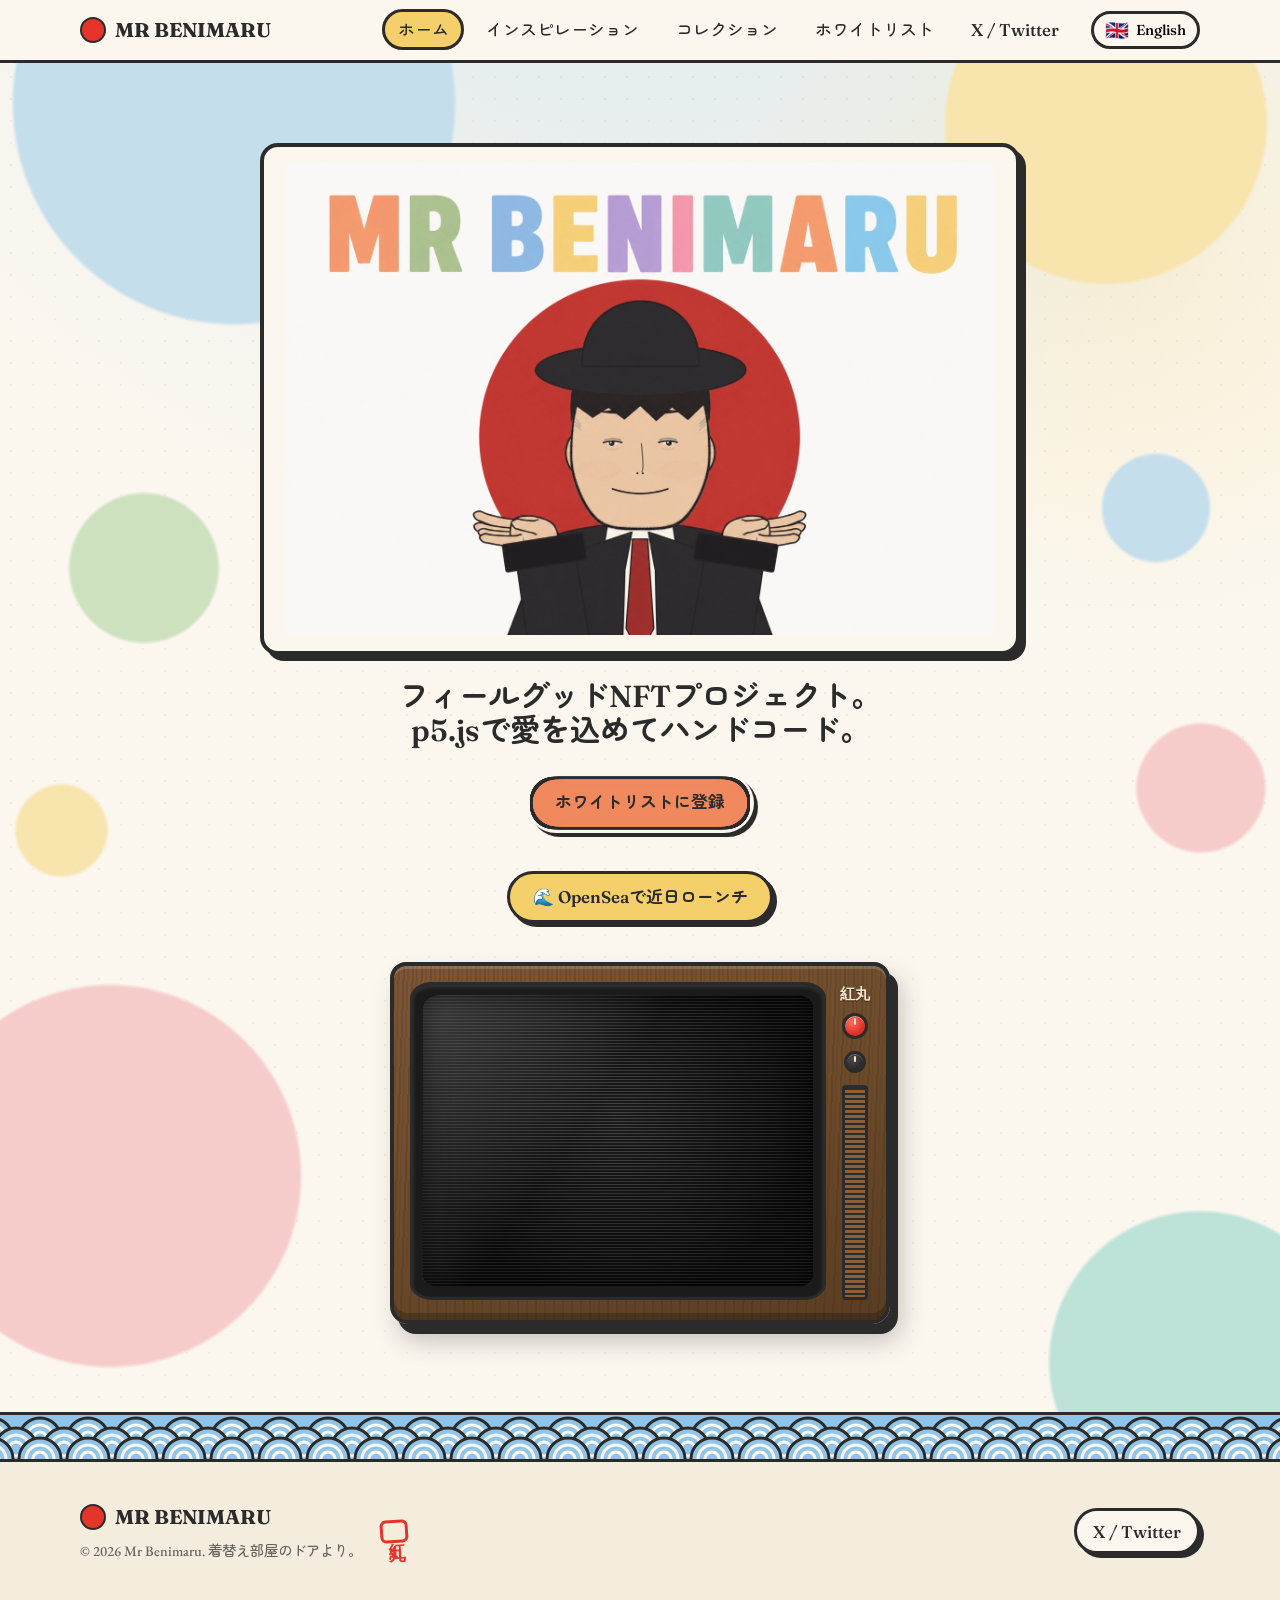
==== commit 3004cf62: "TV test card + foley, karuta flipbook channel, green start stamp - Home TV: test card is now channel" ====
--- a/index.html
+++ b/index.html
@@ -60,7 +60,7 @@
     <div class="hero__inner wrap">
       <img class="hero__logo" src="Assets/Pics/banners/mr_benimaru_banner_v2.jpg" alt="Mr Benimaru"
            width="1520" height="1013" fetchpriority="high" />
-      <h1 class="hero__tagline" data-i18n="home.lead">One man, 71 costumes, lovingly hand-coded in p5.js.</h1>
+      <h1 class="hero__tagline" data-i18n="home.lead">Feelgood NFT project, lovingly hand-coded in p5.js.</h1>
       <div class="hero__cta">
         <!-- single CTA: the whitelist is the one action that matters pre-launch
              (the nav covers Collection). goo button: data-i18n lives on the inner
@@ -80,11 +80,14 @@
         <!-- vintage 1970s walnut colour TV — plug it in (below) to power on the CRT -->
         <div class="tv">
           <div class="tv__screen">
-            <!-- src is empty until powered on; JS swaps in data-gif so the GIF starts from frame 1 -->
+            <!-- src is empty until powered on; JS swaps in data-card (test card).
+                 Channel 2 (small knob) flips through the karuta stills, listed in js/tv.js -->
             <img class="tv__pic"
                  src="[data-uri]"
-                 data-gif="Assets/benimaru-cycle.gif"
-                 alt="Mr Benimaru cycling through his many costumes" />
+                 data-card="Assets/test-card.jpg"
+                 alt="Test card — Mr Benimaru broadcast starting soon" />
+            <span class="tv__caption" aria-hidden="true">BENIMARU カラー<br>しばらくお待ちください ・ PLEASE STAND BY</span>
+            <span class="tv__static" aria-hidden="true"></span>
             <span class="tv__off" aria-hidden="true"></span>
           </div>
           <div class="tv__panel">
@@ -92,7 +95,9 @@
             <!-- red power knob: click to turn the TV on/off -->
             <button class="tv__power" type="button" aria-pressed="false"
                     aria-label="Turn the TV on" data-tv-power></button>
-            <span class="tv__knob" aria-hidden="true"></span>
+            <!-- channel knob: with the TV on, hop between the test card and the costume flipbook -->
+            <button class="tv__knob" type="button" aria-label="Change channel"
+                    data-tv-channel></button>
             <span class="tv__grille" aria-hidden="true"></span>
           </div>
         </div>
--- a/css/styles.css
+++ b/css/styles.css
@@ -371,8 +371,106 @@
   height: 100%;
   aspect-ratio: 4 / 3;
   object-fit: cover;
+  /* bias the cover-crop right so the test card's clown isn't cut off
+     (channel 2's GIF is square, so only its height crops — unaffected) */
+  object-position: 73% 50%;
   background: #000;
   border-radius: 18px / 13px;   /* the classic curved-corner CRT glass */
+}
+/* while broadcasting: a gentle CRT brightness flicker + the odd 1px jump */
+.tv-row.is-on .tv__pic {
+  animation: tv-flicker 4.3s linear infinite, tv-jitter 5.7s linear infinite;
+}
+@keyframes tv-flicker {
+  0%, 100% { opacity: 1; }
+  7%   { opacity: .97; }
+  9%   { opacity: 1; }
+  34%  { opacity: .98; }
+  36%  { opacity: 1; }
+  53%  { opacity: .95; }
+  55%  { opacity: 1; }
+  78%  { opacity: .98; }
+  80%  { opacity: 1; }
+}
+@keyframes tv-jitter {
+  0%, 96.4%, 98.6%, 100% { transform: none; }
+  96.8% { transform: translateX(1px); }
+  97.6% { transform: translateX(-1px); }
+}
+/* a faint "hum bar" that slowly rolls down the picture */
+.tv__screen::before {
+  content: "";
+  position: absolute;
+  inset: 10px;
+  border-radius: 18px / 13px;
+  background: linear-gradient(to bottom,
+      rgba(255, 255, 255, 0) 0 88%,
+      rgba(205, 228, 255, .05) 91%,
+      rgba(255, 255, 255, .11) 94%,
+      rgba(205, 228, 255, .05) 97%,
+      rgba(255, 255, 255, 0) 100%) 0 0 / 100% 300% no-repeat;
+  opacity: 0;
+  pointer-events: none;
+  z-index: 2;
+}
+.tv-row.is-on .tv__screen::before {
+  opacity: 1;
+  animation: tv-roll 8s linear infinite;
+}
+@keyframes tv-roll {
+  from { background-position-y: 150%; }
+  to   { background-position-y: 0%; }
+}
+/* broadcast ident strip, shown on the test-card channel only */
+.tv__caption {
+  position: absolute;
+  left: 50%;
+  bottom: 17%;
+  transform: translateX(-50%);
+  z-index: 1;
+  width: max-content;
+  max-width: 82%;
+  padding: .35em .9em;
+  background: rgba(10, 10, 10, .78);
+  color: #f4e7cf;
+  font-size: .62rem;
+  letter-spacing: .14em;
+  line-height: 1.7;
+  text-align: center;
+  border-radius: 2px;
+  text-shadow: 0 0 5px rgba(244, 231, 207, .4);
+  opacity: 0;
+  transition: opacity .3s ease;
+  pointer-events: none;
+}
+.tv-row.is-on:not(.is-ch2):not(.is-tuning) .tv__caption {
+  opacity: 1;
+  transition-delay: .4s;   /* let the power-on flash clear first */
+}
+/* burst of static while the channel knob "tunes" */
+.tv__static {
+  position: absolute;
+  inset: 10px;
+  border-radius: 18px / 13px;
+  background: #0e0e0e url("data:image/svg+xml,%3Csvg xmlns='http://www.w3.org/2000/svg' width='160' height='160'%3E%3Cfilter id='n'%3E%3CfeTurbulence type='fractalNoise' baseFrequency='0.9' numOctaves='2' stitchTiles='stitch'/%3E%3CfeColorMatrix type='saturate' values='0'/%3E%3C/filter%3E%3Crect width='160' height='160' filter='url(%23n)'/%3E%3C/svg%3E");
+  opacity: 0;
+  pointer-events: none;
+  z-index: 2;
+}
+.tv-row.is-tuning .tv__static {
+  opacity: 1;
+  animation: tv-snow .4s steps(1, end) infinite;
+}
+@keyframes tv-snow {
+  0%   { background-position: 0 0; }
+  12%  { background-position: -28px 16px; }
+  25%  { background-position: 22px -34px; }
+  38%  { background-position: -46px -8px; }
+  50%  { background-position: 14px 30px; }
+  62%  { background-position: -10px -44px; }
+  75%  { background-position: 38px 6px; }
+  88%  { background-position: -20px 40px; }
+  100% { background-position: 0 0; }
 }
 /* "screen off" overlay: dark glass with faint scanlines, sits over the (empty) picture */
 .tv__off {
@@ -427,7 +525,12 @@
   color: #f4e7cf;
   text-shadow: 0 1px 0 rgba(0, 0, 0, .5);
 }
+/* channel knob — a real button: with the TV on it hops to channel 2 */
 .tv__knob {
+  appearance: none;
+  -webkit-appearance: none;
+  font: inherit;
+  padding: 0;
   position: relative;
   width: 22px;
   aspect-ratio: 1;
@@ -435,7 +538,13 @@
   border: 3px solid var(--line);
   background: radial-gradient(circle at 35% 30%, #4a4a4a 0%, #2b2b2b 70%);
   box-shadow: inset 0 1px 0 rgba(255, 255, 255, .25);
-}
+  cursor: pointer;
+  transition: transform .3s ease, filter .2s ease;
+}
+.tv__knob:hover  { filter: brightness(1.2); }
+.tv__knob:active { transform: scale(.92); }
+.tv__knob:focus-visible { outline: 3px solid var(--line); outline-offset: 3px; }
+.tv-row.is-ch2 .tv__knob { transform: rotate(120deg); }
 .tv__knob::before {           /* pointer notch */
   content: "";
   position: absolute;
@@ -471,7 +580,7 @@
   background: radial-gradient(circle at 35% 30%, #ff6f63 0%, var(--red) 58%, #b81e16 100%);
   box-shadow: inset 0 1px 0 rgba(255, 255, 255, .4);
   cursor: pointer;
-  transition: transform .25s ease, box-shadow .2s ease;
+  transition: transform .15s ease-out, box-shadow .2s ease;
 }
 .tv__power::before {           /* pointer notch, points up when off */
   content: "";
@@ -499,6 +608,12 @@
   .tv__power { transition: none; }
   .tv-row.is-on .tv__power { transform: none; }
   .tv-row.is-on .tv__off { animation: none; opacity: 0; }
+  .tv-row.is-on .tv__pic { animation: none; }
+  .tv-row.is-on .tv__screen::before { animation: none; opacity: 0; }
+  .tv-row.is-tuning .tv__static { animation: none; }
+  .tv__knob { transition: none; }
+  .tv-row.is-ch2 .tv__knob { transform: none; }
+  .tv__caption { transition: none; }
 }
 @media (max-width: 560px) {
   .tv { max-width: 100%; }
@@ -755,6 +870,15 @@
   16%     { transform: scale(1);  opacity: 1; }
   46%     { transform: scale(1.55); opacity: 0; }
   100%    { transform: scale(1.55); opacity: 0; }
+}
+/* green "go" variant — the スタート stamp when a karuta round opens;
+   pastel green needs dark text where the red stamp carries cream */
+.game-clear--start .game-clear__stamp {
+  background: var(--green);
+  color: var(--line);
+}
+.game-clear--start .game-clear__stamp::after {
+  border-color: var(--green);
 }
 
 /* the card is a flip container; the .card frame lives on each face */
@@ -1667,18 +1791,8 @@
   animation: goo-pop .45s cubic-bezier(.34, 1.56, .64, 1) .18s backwards;
 }
 
-/* TV power knob: droplet-pop on power-on. The knob's on-state is
-   rotate(45deg), so the squash keyframes carry the rotation with them
-   to avoid a snap when the animation hands back to the static rule. */
-.tv-row.is-on .tv__power {
-  animation: goo-knob .5s cubic-bezier(.34, 1.56, .64, 1);
-}
-@keyframes goo-knob {
-  0%   { transform: scale(1) rotate(0deg); }
-  40%  { transform: scale(1.35, .85) rotate(45deg); }
-  70%  { transform: scale(.9, 1.12) rotate(45deg); }
-  100% { transform: scale(1) rotate(45deg); }
-}
+/* TV power knob: no pop — the base .tv__power transition snaps the
+   rotate(45deg) on-state in. */
 /* one-shot red ripple ring around the knob (::before is the notch) */
 .tv-row.is-on .tv__power::after {
   content: "";
@@ -1721,8 +1835,7 @@
   .wl-form-wrap.is-unlocked .wl-step__check input,
   .tile.just-moved,
   .puzzle.is-solved,
-  .karuta-card.is-matched,
-  .tv-row.is-on .tv__power { animation: none; }
+  .karuta-card.is-matched { animation: none; }
   /* animation:none would freeze the ripples visible — remove them instead */
   .wl-step.is-done .wl-step__check::after,
   .tv-row.is-on .tv__power::after { content: none; }
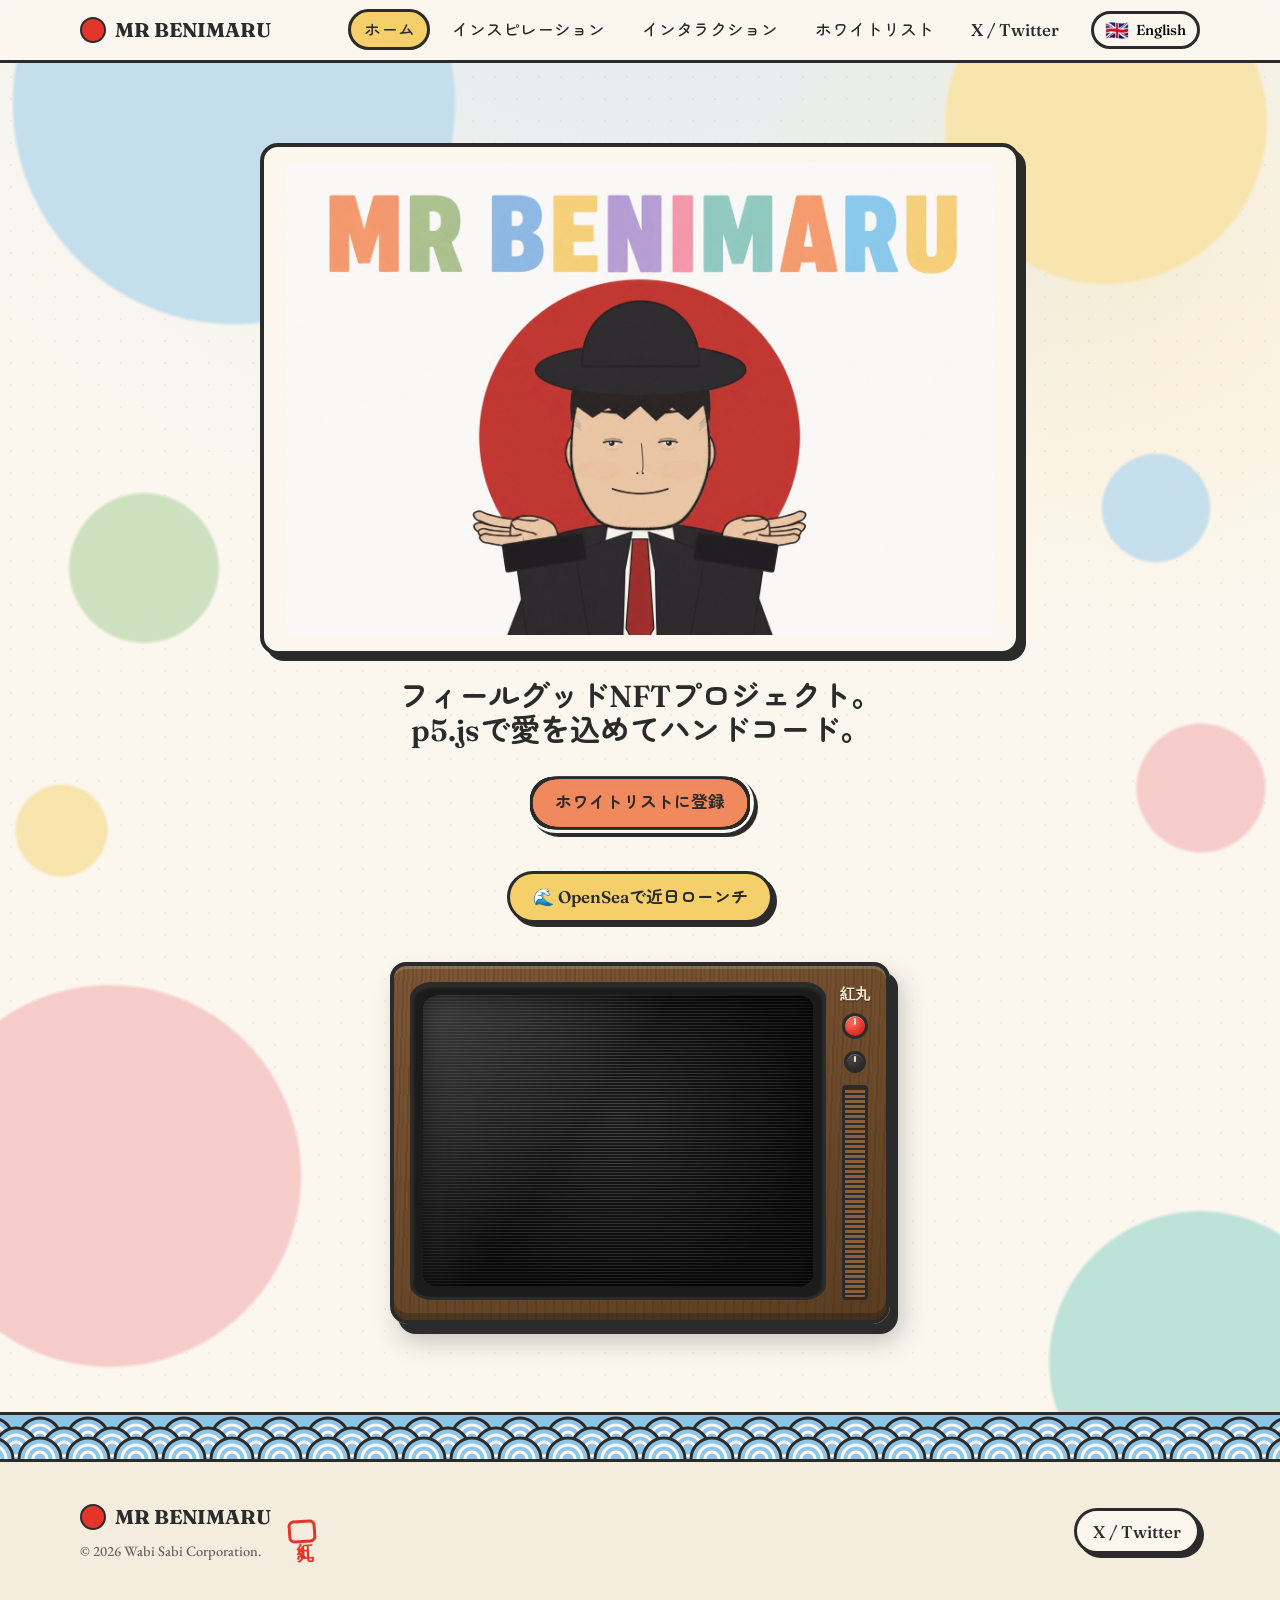
==== commit af9c8660: "Rename Collection nav to Interaction, WSC footer/ident refresh Add Wabi Sabi Corporation station ide" ====
--- a/index.html
+++ b/index.html
@@ -40,7 +40,7 @@
       <ul class="nav__links" id="nav-links">
         <li><a href="index.html" data-i18n="nav.home">Home</a></li>
         <li><a href="inspiration.html" data-i18n="nav.inspiration">Inspiration</a></li>
-        <li><a href="collection.html" data-i18n="nav.collection">Collection</a></li>
+        <li><a href="collection.html" data-i18n="nav.collection">Interaction</a></li>
         <li><a href="whitelist.html" data-i18n="nav.whitelist">Whitelist</a></li>
         <li><a href="https://x.com/MrBenimarusays" target="_blank" rel="noopener">X / Twitter</a></li>
       </ul>
@@ -125,7 +125,7 @@
       <div class="footer__id">
         <div>
           <a href="index.html" class="nav__brand"><span class="dot"></span> MR BENIMARU</a>
-          <p class="muted" style="margin:.4rem 0 0;" data-i18n="footer.copy">© 2026 Mr Benimaru. As seen on the changing-room door.</p>
+          <p class="muted" style="margin:.4rem 0 0;" data-i18n="footer.copy">© 2026 Wabi Sabi Corporation.</p>
         </div>
         <span class="hanko" aria-hidden="true">紅丸</span>
       </div>
--- a/css/styles.css
+++ b/css/styles.css
@@ -21,6 +21,12 @@
   --pink:    #F2A0A8;
   --red:     #E5352B;   /* rising-sun red */
 
+  /* darker text-weight accents — the pastels above fail WCAG AA as small text
+     on the paper bg, so these carry accent-coloured *text* (headings/labels/tags)
+     while the pastels stay for fills. --green-ink doubles as the door linework. */
+  --orange-ink: #B0461E;   /* 5.25:1 on --bg */
+  --green-ink:  #4E7A39;   /* 4.72:1 on --bg */
+
   --line:    #2B2B2B;            /* bold cartoon outline */
   --shadow:  6px 6px 0 var(--line);
   --shadow-sm: 4px 4px 0 var(--line);
@@ -79,7 +85,7 @@
   letter-spacing: .16em;
   text-transform: uppercase;
   font-size: .85rem;
-  color: var(--orange);
+  color: var(--orange-ink);
   margin-bottom: .6rem;
 }
 
@@ -122,6 +128,8 @@
 }
 .btn:hover { transform: translate(-2px, -2px); box-shadow: 6px 6px 0 var(--line); }
 .btn:active { transform: translate(2px, 2px); box-shadow: 1px 1px 0 var(--line); }
+/* .btn--goo blanks its own border, so this outer ring is the only focus cue */
+.btn:focus-visible { outline: 3px solid var(--line); outline-offset: 3px; }
 .btn--primary { background: var(--orange); }
 .btn--ghost   { background: var(--bg); }
 .btn--purple  { background: var(--purple); }
@@ -177,6 +185,7 @@
   transition: background .15s ease, border-color .15s ease;
 }
 .nav__links a:hover { background: var(--bg-2); }
+.nav__links a:focus-visible { outline: 3px solid var(--line); outline-offset: 3px; }
 .nav__links a.is-active {
   background: var(--yellow);
   border-color: var(--line);
@@ -212,6 +221,7 @@
 }
 .lang-toggle:hover { background: var(--bg-2); }
 .lang-toggle:active { transform: translateY(1px); }
+.lang-toggle:focus-visible { outline: 3px solid var(--line); outline-offset: 3px; }
 .lang-toggle__flag { font-size: 1.2rem; }
 
 @media (max-width: 760px) {
@@ -365,14 +375,15 @@
   border-radius: 22px / 16px;
   box-shadow: inset 0 2px 4px rgba(255, 255, 255, .12);
 }
-.tv__screen img {
+.tv__screen img,
+.tv__screen video {
   display: block;
   width: 100%;
   height: 100%;
   aspect-ratio: 4 / 3;
   object-fit: cover;
   /* bias the cover-crop right so the test card's clown isn't cut off
-     (channel 2's GIF is square, so only its height crops — unaffected) */
+     (channel 2's karuta stills are near-square, so only their height crops) */
   object-position: 73% 50%;
   background: #000;
   border-radius: 18px / 13px;   /* the classic curved-corner CRT glass */
@@ -602,6 +613,13 @@
   box-shadow: inset 0 1px 0 rgba(255, 255, 255, .4), 0 0 0 3px rgba(229, 53, 43, .38);
 }
 
+/* decorative set (whitelist ident): knobs are <span>s, not <button>s —
+   drop the clickable affordances the shared knob styles carry */
+span.tv__power, span.tv__knob { cursor: default; }
+span.tv__power:hover, span.tv__knob:hover { filter: none; }
+span.tv__power:active { transform: rotate(45deg); }  /* stay in the "on" position */
+span.tv__knob:active { transform: none; }
+
 @media (prefers-reduced-motion: reduce) {
   .tv { transition: none; }
   .tv:hover { transform: none; }
@@ -784,7 +802,7 @@
   display: flex;
   justify-content: space-between;
 }
-.nft figcaption .tag { color: var(--orange); }
+.nft figcaption .tag { color: var(--orange-ink); }
 
 /* ---------- Karuta memory game ---------- */
 .karuta-bar {
@@ -1123,7 +1141,7 @@
   margin-top: 1rem;
   font-family: var(--font-head);
   font-weight: 600;
-  color: var(--green);
+  color: var(--green-ink);
 }
 .solved-badge.show { visibility: visible; }
 .thumb-hint {
@@ -1466,7 +1484,6 @@
   transform: translateY(38px) scale(.97);
   transition: opacity .7s cubic-bezier(.22, 1, .36, 1),
               transform .7s cubic-bezier(.22, 1, .36, 1);
-  will-change: opacity, transform;
 }
 .reveal.is-in { opacity: 1; transform: none; }
 
@@ -1551,6 +1568,7 @@
   padding: .4rem 1rem;
   box-shadow: var(--shadow-sm);
 }
+.footer__social a:focus-visible { outline: 3px solid var(--line); outline-offset: 3px; }
 .muted { opacity: .7; font-size: .9rem; }
 
 /* ---------- Liquid goo / bloom ----------
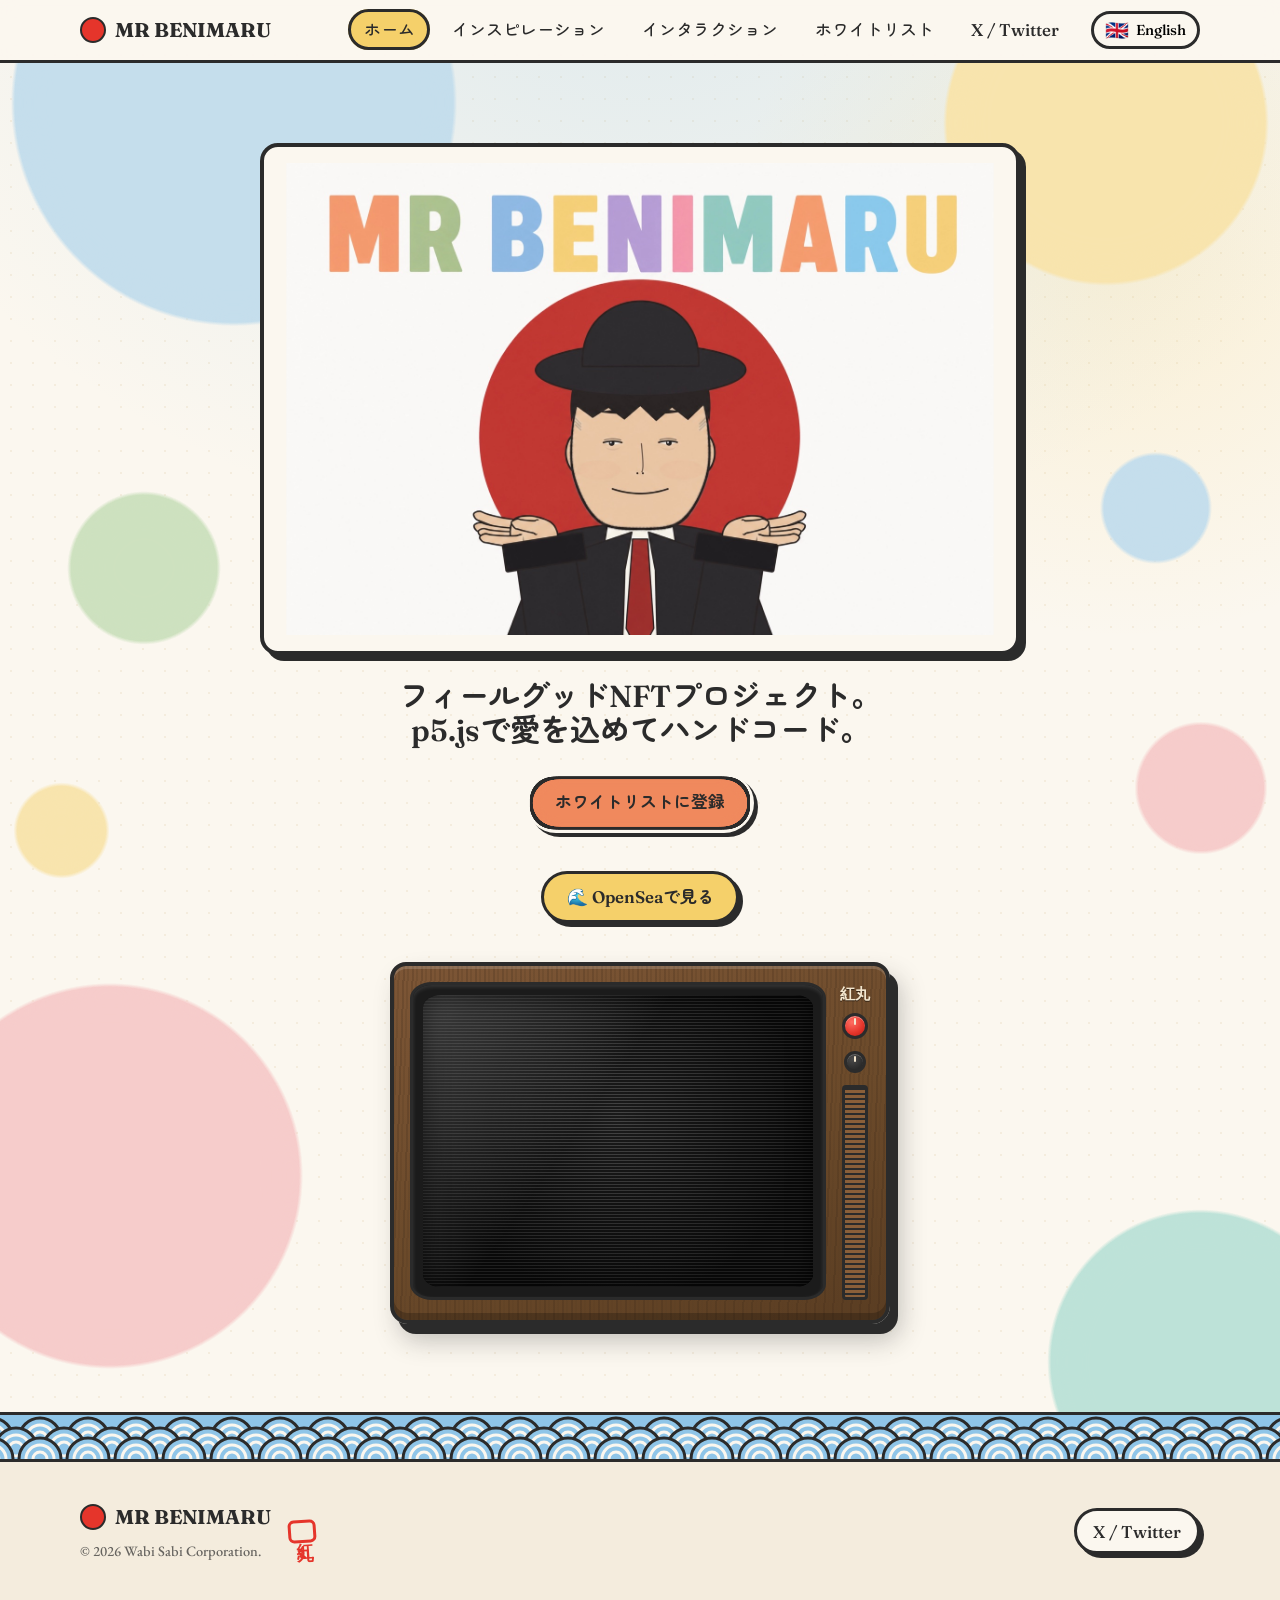
==== commit 17e7346d: "Link OpenSea hero badge; update WL FAQ to Now/Shape Wire the hero's OpenSea badge to the live collec" ====
--- a/index.html
+++ b/index.html
@@ -6,13 +6,13 @@
   <title>Mr Benimaru — A Nostalgic Costume Adventure, On-Chain</title>
   <meta name="description" content="Mr Benimaru is a pastel, retro NFT collection inspired by the 1970s adventures of Mr Benn. Explore the collection and join the whitelist." />
 
-  <!-- social share cards — TODO before launch: replace SITE_URL with the real domain -->
+  <!-- social share cards -->
   <meta property="og:type" content="website" />
   <meta property="og:site_name" content="Mr Benimaru" />
   <meta property="og:title" content="Mr Benimaru — A Nostalgic Costume Adventure, On-Chain" />
   <meta property="og:description" content="A pastel, retro NFT collection inspired by the 1970s adventures of Mr Benn. Explore the collection and join the whitelist." />
-  <meta property="og:url" content="https://SITE_URL/index.html" />
-  <meta property="og:image" content="https://SITE_URL/Assets/Pics/og-card.jpg" />
+  <meta property="og:url" content="https://mrbenimaru.xyz/" />
+  <meta property="og:image" content="https://mrbenimaru.xyz/Assets/Pics/og-card.jpg" />
   <meta property="og:image:width" content="1200" />
   <meta property="og:image:height" content="630" />
   <meta name="twitter:card" content="summary_large_image" />
@@ -74,7 +74,7 @@
 
       <!-- stat strip removed until mint details are decided — the .stats /
            .stat styles are kept in css/styles.css for when it returns -->
-      <p class="launch-badge" data-i18n="home.launch">🌊 Launching soon on OpenSea</p>
+      <a class="launch-badge" href="https://opensea.io/collection/mr-benimaru" target="_blank" rel="noopener" data-i18n="home.launch">🌊 View on OpenSea</a>
 
       <div class="tv-row" data-tv>
         <!-- vintage 1970s walnut colour TV — plug it in (below) to power on the CRT -->
--- a/css/styles.css
+++ b/css/styles.css
@@ -292,6 +292,7 @@
   border: 3px solid var(--line);
   border-radius: 999px;
   box-shadow: var(--shadow-sm);
+  text-decoration: none;
 }
 
 /* teaser stat strip (currently unused — kept for when mint details land) */
@@ -821,6 +822,15 @@
 
 .karuta-board { position: relative; margin-top: 1.2rem; }   /* anchors the クリア overlay */
 
+/* phones: the shared .grid's 210px minimum column collapses the board to a
+   single tall stack — force 3×4 so the whole game stays in view */
+@media (max-width: 760px) {
+  .karuta-board {
+    grid-template-columns: repeat(3, 1fr);
+    gap: .6rem;
+  }
+}
+
 /* ---------- クリア celebration (shared game-win stamp) ----------
    Built on win by js/karuta.js (memory game, auto-redeals after) and
    js/puzzle.js (whitelist gate, stamp plays over the solved picture):
@@ -1363,6 +1373,43 @@
   user-select: none;
 }
 .wl-form-wrap.is-unlocked .door-shopkeeper { transform: translateX(0) rotate(4deg); }
+
+/* his speech bubble: hangs just above the fez (cutout is 699x1423, head at the
+   very top — at 225px wide the head tops out ~464px above the card floor).
+   Pops in once his .8s slide (delayed .5s) has landed. */
+.door-shopkeeper-bubble {
+  position: absolute;
+  z-index: 1;
+  bottom: 470px;
+  right: -6.2rem;
+  padding: .3rem .85rem;
+  background: #fff;
+  border: 2px solid var(--line);
+  border-radius: 999px;
+  font-weight: 700;
+  font-size: .95rem;
+  white-space: nowrap;
+  opacity: 0;
+  transform: scale(.4);
+  transform-origin: 30% 100%;
+  transition: opacity .2s ease 1.45s, transform .4s cubic-bezier(.34, 1.6, .44, 1) 1.45s;
+  pointer-events: none;
+  user-select: none;
+}
+.door-shopkeeper-bubble::after {
+  /* tail pointing down at the fez */
+  content: "";
+  position: absolute;
+  bottom: -7px;
+  left: 24%;
+  width: 10px;
+  height: 10px;
+  background: #fff;
+  border-right: 2px solid var(--line);
+  border-bottom: 2px solid var(--line);
+  transform: rotate(45deg);
+}
+.wl-form-wrap.is-unlocked .door-shopkeeper-bubble { opacity: 1; transform: scale(1); }
 /* on mid-size viewports the peek can reach past the page edge — trim it
    there instead of growing a horizontal scrollbar. (on main, not body:
    body overflow propagates to the viewport and loses the clip) */
@@ -1370,12 +1417,57 @@
 @media (max-width: 880px) {
   /* stacked layout: smaller peek so he stays inside the page margin */
   .door-shopkeeper { width: 150px; right: -1.4rem; }
+  /* 150px wide → head tops out ~311px up; tuck the bubble fully inside the
+     card edge and aim the tail right, at his sliver of a peek */
+  .door-shopkeeper-bubble { bottom: 316px; right: .3rem; font-size: .85rem; }
+  .door-shopkeeper-bubble::after { left: auto; right: 16%; }
+}
+@media (max-width: 560px) {
+  /* on a phone the card — and so the door — would span the full column, leaving
+     the peek nowhere to land but off-screen (main clips it). Pull the door in
+     from the right so there's page margin for him to step into. */
+  .wl-form-wrap {
+    width: min(100% - 4.2rem, 440px);
+    /* stacked, the steps make the card ~950px tall, which stretched the door
+       into a lift shaft. Pin it to the desktop's ~1.6:1 instead. */
+    --door-h: min(170vw - 196px, 620px);
+  }
+  /* while locked the steps come out of flow — still in the DOM and read by
+     screen readers, just no longer setting the height of the card the door
+     fills — so the card can shrink to the door. */
+  .wl-form-wrap:not(.is-unlocked) { min-height: calc(var(--door-h) + 6px); }
+  .wl-form-wrap:not(.is-unlocked) #wl-steps-wrap {
+    position: absolute;
+    inset: 0;
+    overflow: hidden;
+  }
+  /* the door keeps that height once the card grows back around the steps, so
+     it swings open door-shaped instead of snapping tall first */
+  .lock-overlay { bottom: auto; height: var(--door-h); }
+  /* ~40% of him clears the door edge, as on desktop. Anchored to the top so
+     his feet stay on the threshold when the card grows on unlock. */
+  .door-shopkeeper {
+    width: 132px;
+    right: -3.4rem;
+    top: calc(var(--door-h) - 275px);
+    bottom: auto;
+  }
+  /* 132px wide → head tops out ~275px up; bubble sits over the peek with the
+     tail dropped onto the fez */
+  .door-shopkeeper-bubble {
+    right: -3.1rem;
+    top: calc(var(--door-h) - 312px);
+    bottom: auto;
+    font-size: .8rem;
+  }
+  .door-shopkeeper-bubble::after { left: 62%; right: auto; }
 }
 
 @media (prefers-reduced-motion: reduce) {
   .door { transition: none; }
   .wl-form-wrap.is-unlocked .lock-overlay { display: none; }
   .door-shopkeeper { transition: none; }
+  .door-shopkeeper-bubble { transition: none; }
 }
 
 .form {
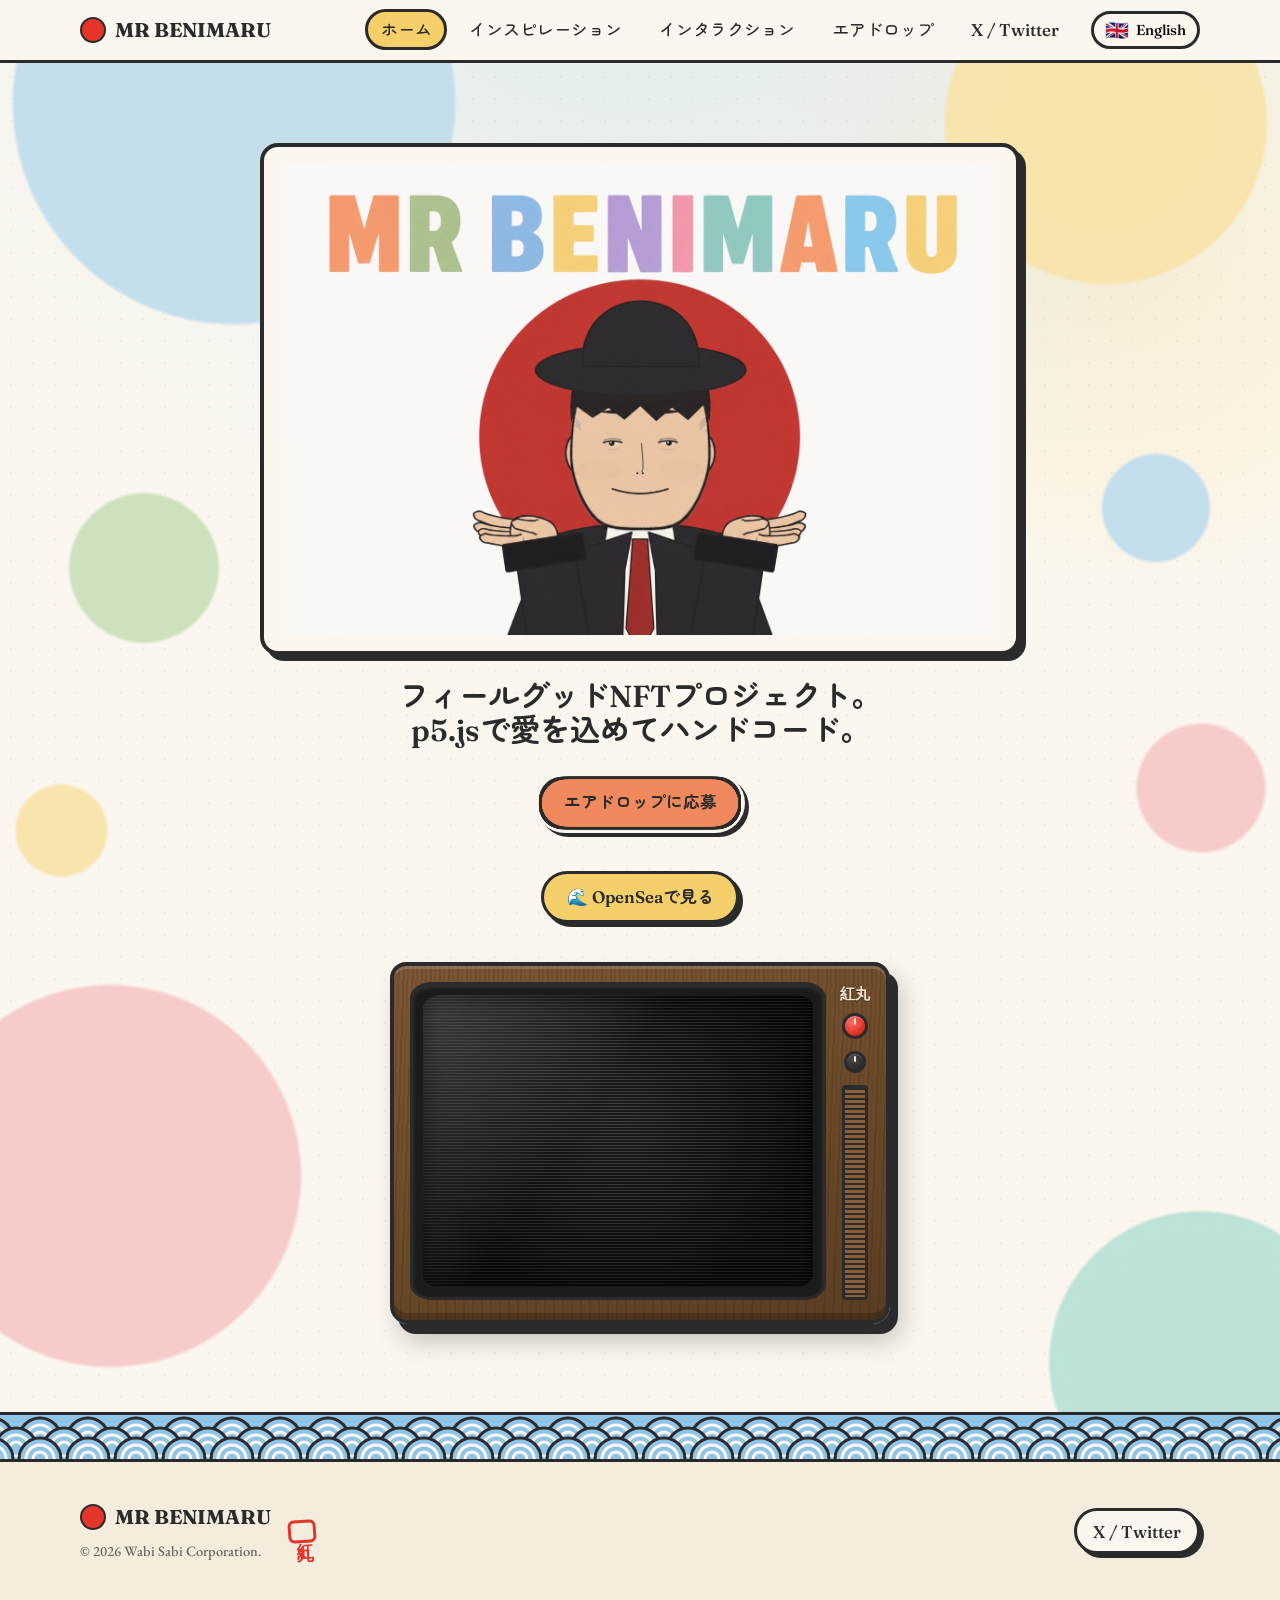
==== commit d8d3729e: "Reframe the whitelist page as the airdrop (EN + JA) Nav tab, headings, CTAs, page titles and meta de" ====
--- a/index.html
+++ b/index.html
@@ -4,13 +4,13 @@
   <meta charset="UTF-8" />
   <meta name="viewport" content="width=device-width, initial-scale=1.0" />
   <title>Mr Benimaru — A Nostalgic Costume Adventure, On-Chain</title>
-  <meta name="description" content="Mr Benimaru is a pastel, retro NFT collection inspired by the 1970s adventures of Mr Benn. Explore the collection and join the whitelist." />
+  <meta name="description" content="Mr Benimaru is a pastel, retro NFT collection inspired by the 1970s adventures of Mr Benn. Explore the collection and apply for the airdrop." />
 
   <!-- social share cards -->
   <meta property="og:type" content="website" />
   <meta property="og:site_name" content="Mr Benimaru" />
   <meta property="og:title" content="Mr Benimaru — A Nostalgic Costume Adventure, On-Chain" />
-  <meta property="og:description" content="A pastel, retro NFT collection inspired by the 1970s adventures of Mr Benn. Explore the collection and join the whitelist." />
+  <meta property="og:description" content="A pastel, retro NFT collection inspired by the 1970s adventures of Mr Benn. Explore the collection and apply for the airdrop." />
   <meta property="og:url" content="https://mrbenimaru.xyz/" />
   <meta property="og:image" content="https://mrbenimaru.xyz/Assets/Pics/og-card.jpg" />
   <meta property="og:image:width" content="1200" />
@@ -41,7 +41,7 @@
         <li><a href="index.html" data-i18n="nav.home">Home</a></li>
         <li><a href="inspiration.html" data-i18n="nav.inspiration">Inspiration</a></li>
         <li><a href="collection.html" data-i18n="nav.collection">Interaction</a></li>
-        <li><a href="whitelist.html" data-i18n="nav.whitelist">Whitelist</a></li>
+        <li><a href="whitelist.html" data-i18n="nav.whitelist">Airdrop</a></li>
         <li><a href="https://x.com/MrBenimarusays" target="_blank" rel="noopener">X / Twitter</a></li>
       </ul>
       <button class="lang-toggle" id="lang-toggle" type="button" aria-label="Switch to Japanese" title="日本語 / English">
@@ -62,13 +62,13 @@
            width="1520" height="1013" fetchpriority="high" />
       <h1 class="hero__tagline" data-i18n="home.lead">Feelgood NFT project, lovingly hand-coded in p5.js.</h1>
       <div class="hero__cta">
-        <!-- single CTA: the whitelist is the one action that matters pre-launch
+        <!-- single CTA: the airdrop is the one action that matters pre-launch
              (the nav covers Collection). goo button: data-i18n lives on the inner
              label span — i18n.js swaps innerHTML, which would wipe the goo layer
              if it sat on the <a> -->
         <a class="btn btn--primary btn--goo" href="whitelist.html">
           <span class="btn__goo" aria-hidden="true"><span class="btn__goo-pill"></span><i></i><i></i><i></i></span>
-          <span class="btn__label" data-i18n="cta.whitelist">Join the Whitelist</span>
+          <span class="btn__label" data-i18n="cta.whitelist">Apply for Airdrop</span>
         </a>
       </div>
 
--- a/css/styles.css
+++ b/css/styles.css
@@ -633,6 +633,10 @@
   .tv__knob { transition: none; }
   .tv-row.is-ch2 .tv__knob { transform: none; }
   .tv__caption { transition: none; }
+  /* the timelapse is paused + given controls from nav.js — CSS can't stop a video */
+  .sketchwin { transition: none; }
+  .sketchwin:hover { translate: none; box-shadow: var(--shadow); }
+  .sketchwin__pip { animation: none; }
 }
 @media (max-width: 560px) {
   .tv { max-width: 100%; }
@@ -722,19 +726,6 @@
 .year-mark--sm { font-size: clamp(2.4rem, 8vw, 5rem); }
 .year-mark__gap { width: .35em; }
 
-/* whitelist FAQ — compact question/answer rows */
-.faq { max-width: 560px; margin: 1.4rem auto 0; font-size: 1.1rem; }
-.faq__row {
-  display: flex;
-  justify-content: space-between;
-  align-items: baseline;
-  gap: 1rem;
-  padding: .65rem .15rem;
-  border-bottom: 2px dashed rgba(43, 43, 43, .25);
-}
-.faq__row:last-child { border-bottom: 0; }
-.faq dt { font-family: var(--font-head); font-weight: 700; }
-.faq dd { margin: 0; text-align: right; }
 .prose { max-width: 65ch; margin-inline: auto; font-size: 1.15rem; line-height: 1.75; }
 .prose .placeholder {
   background: repeating-linear-gradient(-45deg, #fff7e6, #fff7e6 10px, #fdeccd 10px, #fdeccd 20px);
@@ -780,6 +771,88 @@
 .ref-grid .card:focus-within {
   translate: -3px -3px;
   box-shadow: 9px 9px 0 var(--line);
+}
+
+/* ---------- Sketch window (p5.js render timelapse, inspiration page) ----------
+   An editor-style frame so the clip reads as code running, not as broadcast —
+   the .tv set above is spoken for. Same ink/shadow tokens as .card. */
+.sketchwin {
+  max-width: min(480px, 100%);
+  margin: 2.4rem auto 0;
+  border: 3px solid var(--line);
+  border-radius: var(--radius);
+  box-shadow: var(--shadow);
+  background: var(--bg);
+  overflow: hidden;
+  transition: translate .16s ease, box-shadow .16s ease;
+}
+.sketchwin:hover {
+  translate: -3px -3px;
+  box-shadow: 9px 9px 0 var(--line);
+}
+.sketchwin__bar {
+  display: flex;
+  align-items: center;
+  gap: .5rem;
+  padding: .5rem .8rem;
+  background: var(--bg-2);
+  border-bottom: 3px solid var(--line);
+  font-family: var(--font-head);
+  font-size: .85rem;
+  font-weight: 700;
+}
+.sketchwin__dots { display: flex; gap: 6px; }
+.sketchwin__dots i {
+  width: 11px;
+  height: 11px;
+  border: 2px solid var(--line);
+  border-radius: 50%;
+}
+.sketchwin__dots i:nth-child(1) { background: var(--red); }
+.sketchwin__dots i:nth-child(2) { background: var(--yellow); }
+.sketchwin__dots i:nth-child(3) { background: var(--green); }
+/* centred in the bar regardless of how wide the two end caps are */
+.sketchwin__name { margin-inline: auto; }
+.sketchwin__run {
+  display: flex;
+  align-items: center;
+  gap: 5px;
+  font-size: .7rem;
+  color: var(--green-ink);
+}
+.sketchwin__pip {
+  width: 8px;
+  height: 8px;
+  border-radius: 50%;
+  background: var(--green-ink);
+  animation: sketch-pip 1.6s ease-in-out infinite;
+}
+@keyframes sketch-pip {
+  0%, 100% { opacity: 1; }
+  50%      { opacity: .25; }
+}
+/* white canvas: frame one of the timelapse is a blank sketch, so the
+   pre-load state reads as an empty canvas rather than a hole in the page */
+.sketchwin__canvas {
+  display: block;
+  width: 100%;
+  /* the height="720" attribute is a presentational hint on the height property,
+     so without this the box stays 720px tall and aspect-ratio never applies —
+     which letterboxes the square clip between white bands */
+  height: auto;
+  aspect-ratio: 1/1;
+  object-fit: contain;
+  background: #fff;
+}
+.sketchwin__caption {
+  padding: .7rem 1rem;
+  border-top: 3px solid var(--line);
+  font-size: .9rem;
+}
+.sketchwin__caption::before {
+  content: '> ';
+  color: var(--green-ink);
+  font-weight: 700;
 }
 
 /* ---------- Collection grid ---------- */
